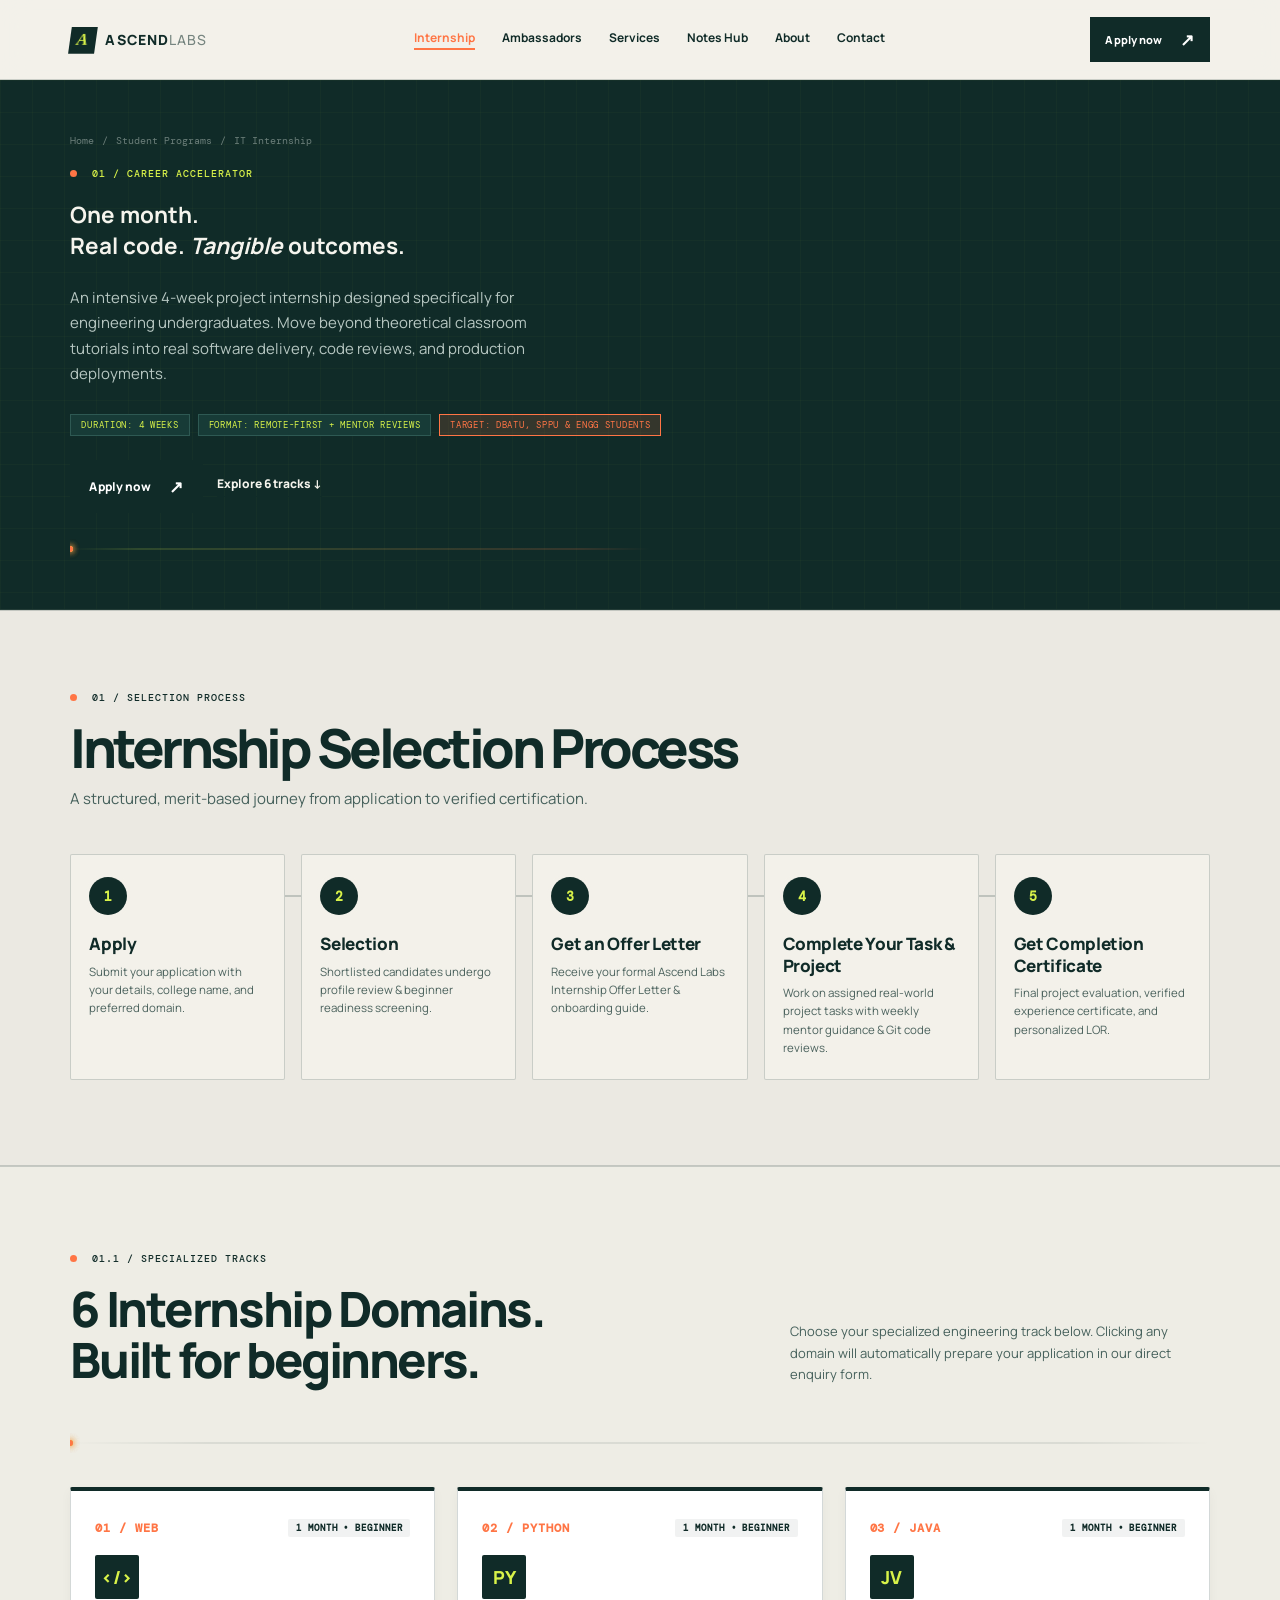
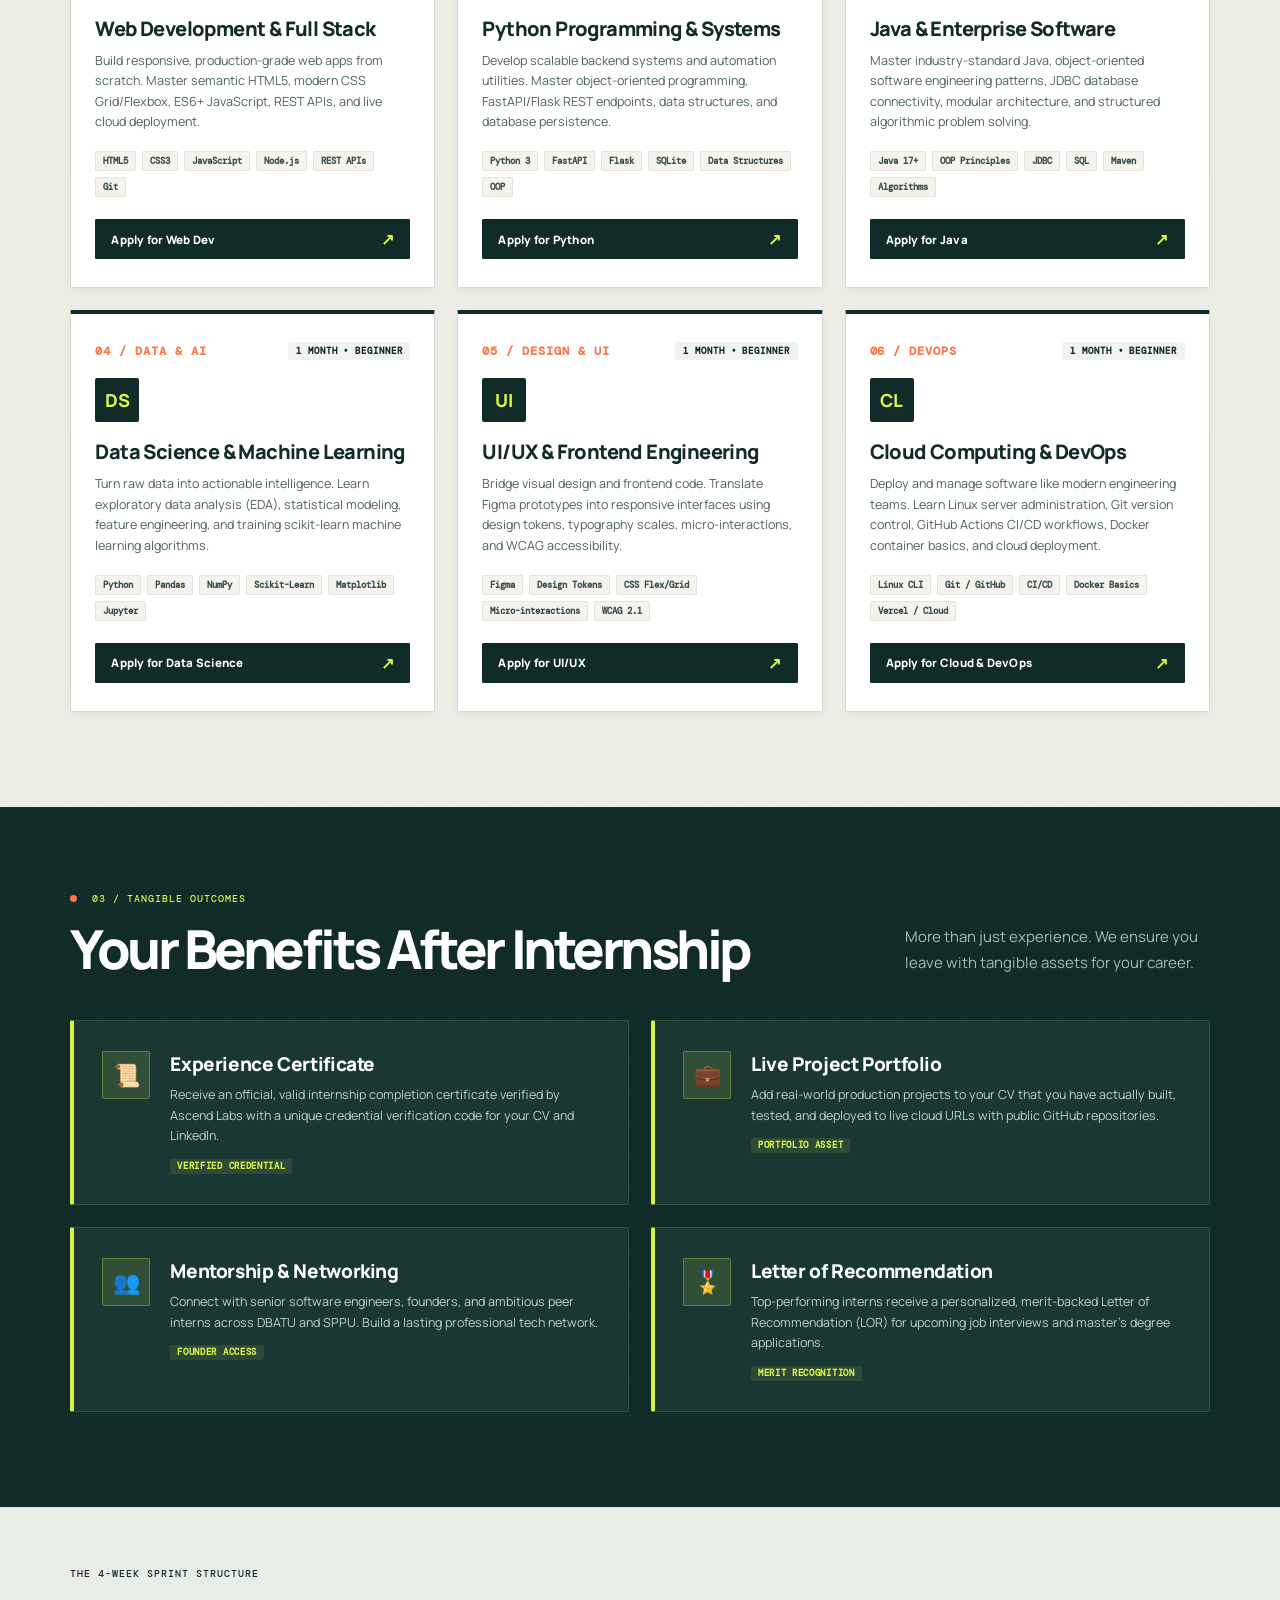
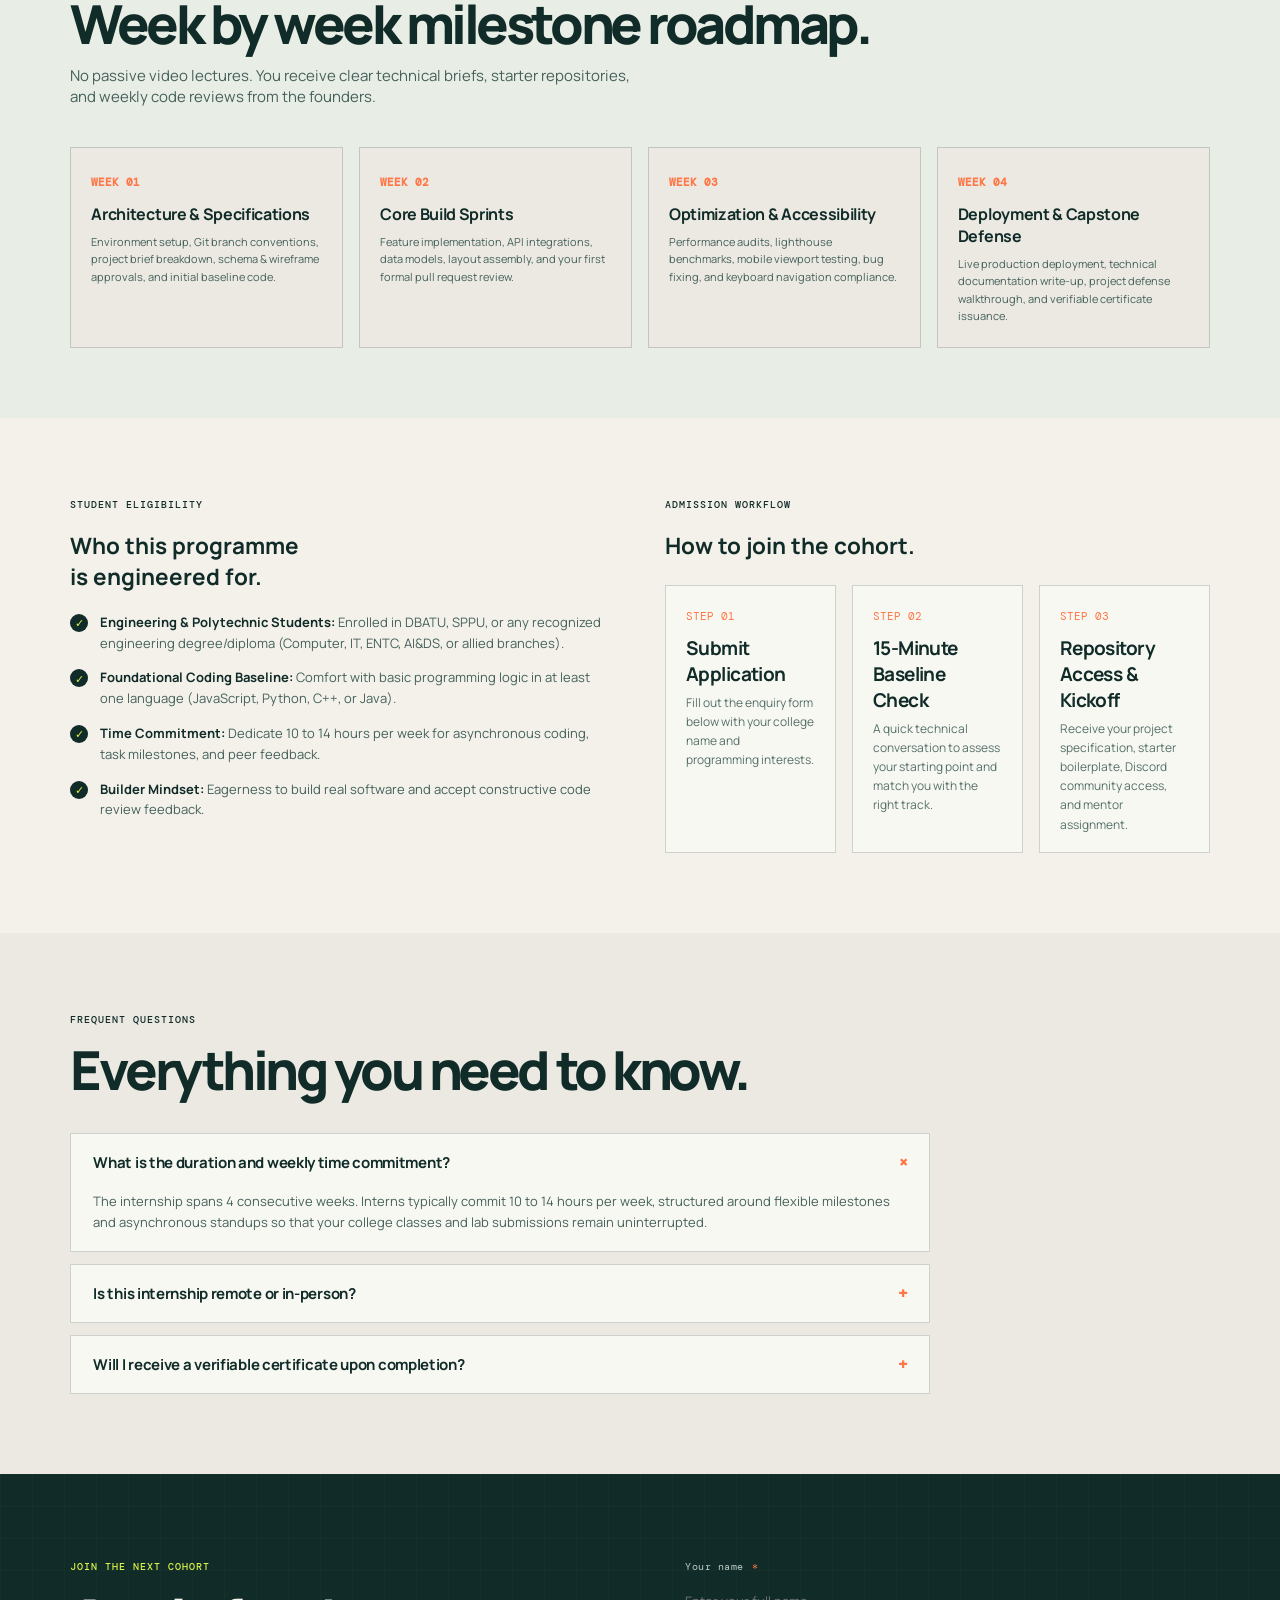
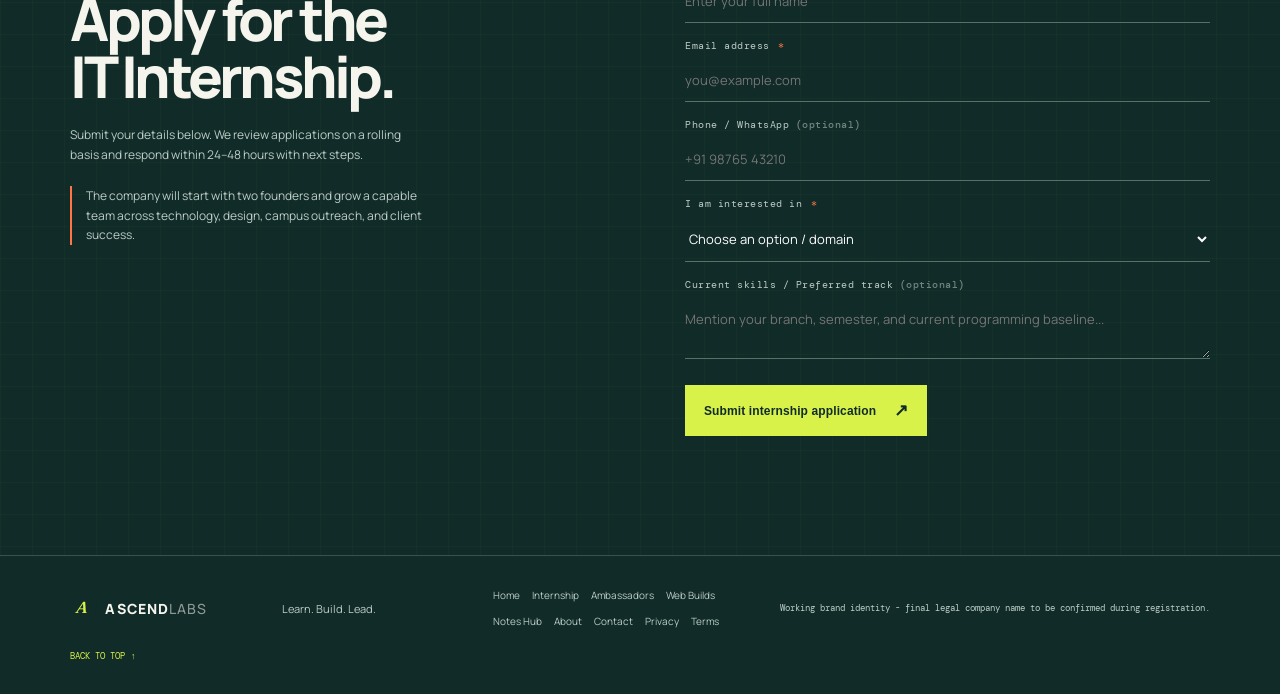
==== internship.html @ a8e770ce "feat: complete interactive Ascend Labs website with 4 hero quads, dynamic form routing, and clean UR" ====
<!doctype html>
<html lang="en">
  <head>
    <meta charset="UTF-8" />
    <meta name="viewport" content="width=device-width, initial-scale=1.0" />
    <meta name="description" content="One-month IT Internship Programme for engineering students by Ascend Labs. Practical project sprints, code reviews, and portfolio-ready outcomes." />
    <title>IT Internship Programme (1 Month) | Ascend Labs</title>
    <link rel="preconnect" href="https://fonts.googleapis.com" />
    <link rel="preconnect" href="https://fonts.gstatic.com" crossorigin />
    <link href="https://fonts.googleapis.com/css2?family=DM+Mono:wght@400;500&family=Manrope:wght@400;500;600;700;800&display=swap" rel="stylesheet" />
    <link rel="stylesheet" href="styles.css" />
  </head>
  <body>
    <a href="#main" class="skip-link">Skip to content</a>

    <header class="site-header">
      <a class="brand" href="index.html" aria-label="Ascend Labs home"><span class="brand-symbol">A</span><span data-config="brandName">ASCEND<span class="muted">LABS</span></span></a>
      <nav class="nav" aria-label="Main navigation">
        <a href="internship.html">Internship</a>
        <a href="campus-ambassador.html">Ambassadors</a>
        <a href="web-development.html">Services</a>
        <a href="engineering-notes.html">Notes Hub</a>
        <a href="about.html">About</a>
        <a href="contact.html">Contact</a>
      </nav>
      <a class="button button-small nav-cta" href="#apply" data-select-domain="Internship: Web Development">Apply now <span>↗</span></a>
      <button class="menu-toggle" aria-label="Open menu" aria-expanded="false">☰</button>
    </header>

    <main id="main">
      <section class="subpage-hero subpage-hero-dark section-shell">
        <div class="dark-panel-grid" aria-hidden="true"></div>
        <div class="breadcrumb">
          <a href="index.html">Home</a> <span>/</span>
          <a href="index.html#programs">Student Programs</a> <span>/</span>
          <span>IT Internship</span>
        </div>
        <p class="eyebrow"><span class="status-dot"></span> 01 / CAREER ACCELERATOR</p>
        <h1>One month.<br />Real code. <em>Tangible</em> outcomes.</h1>
        <p class="hero-text">An intensive 4-week project internship designed specifically for engineering undergraduates. Move beyond theoretical classroom tutorials into real software delivery, code reviews, and production deployments.</p>
        
        <div class="meta-badges">
          <span class="badge badge-dark">DURATION: 4 WEEKS</span>
          <span class="badge badge-dark">FORMAT: REMOTE-FIRST + MENTOR REVIEWS</span>
          <span class="badge badge-orange">TARGET: DBATU, SPPU & ENGG STUDENTS</span>
        </div>

        <div class="hero-actions" style="margin-top: 24px; display: flex; gap: 14px; align-items: center; flex-wrap: wrap;">
          <a class="button" href="#apply" data-select-domain="Internship: Web Development">Apply now <span>↗</span></a>
          <a class="text-link" href="#domains" style="color: var(--muted-lime);">Explore 6 tracks <span>↓</span></a>
        </div>

        <!-- Flow-Map Nodes: Progress from Learning to Project to Growth -->
        <div class="background-flow-map hero-flow-map" aria-hidden="true">
          <div class="flow-map-track"></div>
          <span class="flow-node flow-node-orange flow-stage-learn" title="Learning stage"></span>
          <span class="flow-node flow-node-lime flow-stage-project" title="Project stage"></span>
          <span class="flow-node flow-node-orange flow-stage-growth" title="Growth stage"></span>
        </div>
      </section>

      <!-- 01 / 5-STEP SELECTION PROCESS (AT INITIALS) -->
      <section class="selection-process-section section-shell">
        <div class="section-intro">
          <p class="eyebrow"><span class="status-dot"></span> 01 / SELECTION PROCESS</p>
          <h2>Internship Selection Process</h2>
          <p style="color: #45605b; max-width: 580px; margin-top: 14px;">A structured, merit-based journey from application to verified certification.</p>
        </div>

        <div class="process-steps-track">
          <div class="process-flow-track" aria-hidden="true">
            <span class="flow-node flow-node-orange flow-node-track-1" title="Learning stage"></span>
            <span class="flow-node flow-node-lime flow-node-track-2" title="Project stage"></span>
            <span class="flow-node flow-node-orange flow-node-track-3" title="Growth stage"></span>
          </div>
          <div class="process-step-item">
            <span class="process-step-num-badge">1</span>
            <h4>Apply</h4>
            <p>Submit your application with your details, college name, and preferred domain.</p>
          </div>

          <div class="process-step-item">
            <span class="process-step-num-badge">2</span>
            <h4>Selection</h4>
            <p>Shortlisted candidates undergo profile review & beginner readiness screening.</p>
          </div>

          <div class="process-step-item">
            <span class="process-step-num-badge">3</span>
            <h4>Get an Offer Letter</h4>
            <p>Receive your formal Ascend Labs Internship Offer Letter & onboarding guide.</p>
          </div>

          <div class="process-step-item">
            <span class="process-step-num-badge">4</span>
            <h4>Complete Your Task &amp; Project</h4>
            <p>Work on assigned real-world project tasks with weekly mentor guidance & Git code reviews.</p>
          </div>

          <div class="process-step-item">
            <span class="process-step-num-badge">5</span>
            <h4>Get Completion Certificate</h4>
            <p>Final project evaluation, verified experience certificate, and personalized LOR.</p>
          </div>
        </div>
      </section>

      <!-- 01.1 / SIX SPECIALIZED INTERNSHIP DOMAINS -->
      <section id="domains" class="domains-section section-shell">
        <div class="domains-head">
          <div>
            <p class="eyebrow"><span class="status-dot"></span> 01.1 / SPECIALIZED TRACKS</p>
            <h2>6 Internship Domains.<br />Built for beginners.</h2>
          </div>
          <p class="domains-intro">Choose your specialized engineering track below. Clicking any domain will automatically prepare your application in our direct enquiry form.</p>
        </div>

        <!-- Flow-Map Nodes: Domain Progress -->
        <div class="background-flow-map domain-flow-map" aria-hidden="true">
          <div class="flow-map-track"></div>
          <span class="flow-node flow-node-orange flow-stage-learn" title="Learning stage"></span>
          <span class="flow-node flow-node-lime flow-stage-project" title="Project stage"></span>
          <span class="flow-node flow-node-orange flow-stage-growth" title="Growth stage"></span>
        </div>

        <div class="domains-grid">
          <!-- Domain 01 -->
          <article class="domain-card" data-domain="Internship: Web Development">
            <div class="domain-meta">
              <span class="domain-num">01 / WEB</span>
              <span class="domain-duration-tag">1 MONTH • BEGINNER</span>
            </div>
            <div class="domain-icon-row">&lt;/&gt;</div>
            <h3>Web Development & Full Stack</h3>
            <p class="domain-desc">Build responsive, production-grade web apps from scratch. Master semantic HTML5, modern CSS Grid/Flexbox, ES6+ JavaScript, REST APIs, and live cloud deployment.</p>
            <div class="domain-tech-pills">
              <span>HTML5</span><span>CSS3</span><span>JavaScript</span><span>Node.js</span><span>REST APIs</span><span>Git</span>
            </div>
            <a href="#apply" class="domain-action-btn" data-select-domain="Internship: Web Development">
              <span>Apply for Web Dev</span> <i>↗</i>
            </a>
          </article>

          <!-- Domain 02 -->
          <article class="domain-card card-accent-orange" data-domain="Internship: Python Programming">
            <div class="domain-meta">
              <span class="domain-num">02 / PYTHON</span>
              <span class="domain-duration-tag">1 MONTH • BEGINNER</span>
            </div>
            <div class="domain-icon-row">PY</div>
            <h3>Python Programming & Systems</h3>
            <p class="domain-desc">Develop scalable backend systems and automation utilities. Master object-oriented programming, FastAPI/Flask REST endpoints, data structures, and database persistence.</p>
            <div class="domain-tech-pills">
              <span>Python 3</span><span>FastAPI</span><span>Flask</span><span>SQLite</span><span>Data Structures</span><span>OOP</span>
            </div>
            <a href="#apply" class="domain-action-btn" data-select-domain="Internship: Python Programming">
              <span>Apply for Python</span> <i>↗</i>
            </a>
          </article>

          <!-- Domain 03 -->
          <article class="domain-card" data-domain="Internship: Java Development">
            <div class="domain-meta">
              <span class="domain-num">03 / JAVA</span>
              <span class="domain-duration-tag">1 MONTH • BEGINNER</span>
            </div>
            <div class="domain-icon-row">JV</div>
            <h3>Java & Enterprise Software</h3>
            <p class="domain-desc">Master industry-standard Java, object-oriented software engineering patterns, JDBC database connectivity, modular architecture, and structured algorithmic problem solving.</p>
            <div class="domain-tech-pills">
              <span>Java 17+</span><span>OOP Principles</span><span>JDBC</span><span>SQL</span><span>Maven</span><span>Algorithms</span>
            </div>
            <a href="#apply" class="domain-action-btn" data-select-domain="Internship: Java Development">
              <span>Apply for Java</span> <i>↗</i>
            </a>
          </article>

          <!-- Domain 04 -->
          <article class="domain-card card-accent-orange" data-domain="Internship: Data Science & ML">
            <div class="domain-meta">
              <span class="domain-num">04 / DATA & AI</span>
              <span class="domain-duration-tag">1 MONTH • BEGINNER</span>
            </div>
            <div class="domain-icon-row">DS</div>
            <h3>Data Science & Machine Learning</h3>
            <p class="domain-desc">Turn raw data into actionable intelligence. Learn exploratory data analysis (EDA), statistical modeling, feature engineering, and training scikit-learn machine learning algorithms.</p>
            <div class="domain-tech-pills">
              <span>Python</span><span>Pandas</span><span>NumPy</span><span>Scikit-Learn</span><span>Matplotlib</span><span>Jupyter</span>
            </div>
            <a href="#apply" class="domain-action-btn" data-select-domain="Internship: Data Science & ML">
              <span>Apply for Data Science</span> <i>↗</i>
            </a>
          </article>

          <!-- Domain 05 -->
          <article class="domain-card" data-domain="Internship: UI/UX & Frontend">
            <div class="domain-meta">
              <span class="domain-num">05 / DESIGN & UI</span>
              <span class="domain-duration-tag">1 MONTH • BEGINNER</span>
            </div>
            <div class="domain-icon-row">UI</div>
            <h3>UI/UX & Frontend Engineering</h3>
            <p class="domain-desc">Bridge visual design and frontend code. Translate Figma prototypes into responsive interfaces using design tokens, typography scales, micro-interactions, and WCAG accessibility.</p>
            <div class="domain-tech-pills">
              <span>Figma</span><span>Design Tokens</span><span>CSS Flex/Grid</span><span>Micro-interactions</span><span>WCAG 2.1</span>
            </div>
            <a href="#apply" class="domain-action-btn" data-select-domain="Internship: UI/UX & Frontend">
              <span>Apply for UI/UX</span> <i>↗</i>
            </a>
          </article>

          <!-- Domain 06 -->
          <article class="domain-card card-accent-orange" data-domain="Internship: Cloud & DevOps">
            <div class="domain-meta">
              <span class="domain-num">06 / DEVOPS</span>
              <span class="domain-duration-tag">1 MONTH • BEGINNER</span>
            </div>
            <div class="domain-icon-row">CL</div>
            <h3>Cloud Computing & DevOps</h3>
            <p class="domain-desc">Deploy and manage software like modern engineering teams. Learn Linux server administration, Git version control, GitHub Actions CI/CD workflows, Docker container basics, and cloud deployment.</p>
            <div class="domain-tech-pills">
              <span>Linux CLI</span><span>Git / GitHub</span><span>CI/CD</span><span>Docker Basics</span><span>Vercel / Cloud</span>
            </div>
            <a href="#apply" class="domain-action-btn" data-select-domain="Internship: Cloud & DevOps">
              <span>Apply for Cloud & DevOps</span> <i>↗</i>
            </a>
          </article>
        </div>
      </section>

      <!-- 03 / BENEFITS AFTER INTERNSHIP (TANGIBLE CAREER ASSETS) -->
      <section class="benefits-section section-shell">
        <div class="dark-panel-grid" aria-hidden="true"></div>
        <div class="section-head">
          <div>
            <p class="eyebrow"><span class="status-dot"></span> 03 / TANGIBLE OUTCOMES</p>
            <h2>Your Benefits After Internship</h2>
          </div>
          <p>More than just experience. We ensure you leave with tangible assets for your career.</p>
        </div>

        <div class="benefits-grid">
          <article class="benefit-card">
            <div class="benefit-icon-box">📜</div>
            <div class="benefit-body">
              <h3>Experience Certificate</h3>
              <p>Receive an official, valid internship completion certificate verified by Ascend Labs with a unique credential verification code for your CV and LinkedIn.</p>
              <span class="benefit-tag">VERIFIED CREDENTIAL</span>
            </div>
          </article>

          <article class="benefit-card">
            <div class="benefit-icon-box">💼</div>
            <div class="benefit-body">
              <h3>Live Project Portfolio</h3>
              <p>Add real-world production projects to your CV that you have actually built, tested, and deployed to live cloud URLs with public GitHub repositories.</p>
              <span class="benefit-tag">PORTFOLIO ASSET</span>
            </div>
          </article>

          <article class="benefit-card">
            <div class="benefit-icon-box">👥</div>
            <div class="benefit-body">
              <h3>Mentorship &amp; Networking</h3>
              <p>Connect with senior software engineers, founders, and ambitious peer interns across DBATU and SPPU. Build a lasting professional tech network.</p>
              <span class="benefit-tag">FOUNDER ACCESS</span>
            </div>
          </article>

          <article class="benefit-card">
            <div class="benefit-icon-box">🎖️</div>
            <div class="benefit-body">
              <h3>Letter of Recommendation</h3>
              <p>Top-performing interns receive a personalized, merit-backed Letter of Recommendation (LOR) for upcoming job interviews and master's degree applications.</p>
              <span class="benefit-tag">MERIT RECOGNITION</span>
            </div>
          </article>
        </div>
      </section>

      <!-- 4-Week Curriculum Roadmap -->
      <section class="section-shell" style="padding-top: 60px; padding-bottom: 70px; background: #e8ede5;">
        <div class="section-intro">
          <p class="eyebrow">THE 4-WEEK SPRINT STRUCTURE</p>
          <h2>Week by week milestone roadmap.</h2>
          <p style="color: #45605b; max-width: 560px; margin-top: 14px;">No passive video lectures. You receive clear technical briefs, starter repositories, and weekly code reviews from the founders.</p>
        </div>

        <div class="timeline-grid">
          <div class="timeline-card">
            <span class="week-num">WEEK 01</span>
            <h3>Architecture & Specifications</h3>
            <p>Environment setup, Git branch conventions, project brief breakdown, schema & wireframe approvals, and initial baseline code.</p>
          </div>
          <div class="timeline-card">
            <span class="week-num">WEEK 02</span>
            <h3>Core Build Sprints</h3>
            <p>Feature implementation, API integrations, data models, layout assembly, and your first formal pull request review.</p>
          </div>
          <div class="timeline-card">
            <span class="week-num">WEEK 03</span>
            <h3>Optimization & Accessibility</h3>
            <p>Performance audits, lighthouse benchmarks, mobile viewport testing, bug fixing, and keyboard navigation compliance.</p>
          </div>
          <div class="timeline-card">
            <span class="week-num">WEEK 04</span>
            <h3>Deployment & Capstone Defense</h3>
            <p>Live production deployment, technical documentation write-up, project defense walkthrough, and verifiable certificate issuance.</p>
          </div>
        </div>
      </section>

      <!-- Eligibility & Application Process -->
      <section class="section-shell" style="padding-top: 80px; padding-bottom: 80px;">
        <div class="two-col-block">
          <div>
            <p class="eyebrow">STUDENT ELIGIBILITY</p>
            <h2>Who this programme<br />is engineered for.</h2>
            <ul class="checklist">
              <li>
                <span class="check-icon">✓</span>
                <div><strong>Engineering & Polytechnic Students:</strong> Enrolled in DBATU, SPPU, or any recognized engineering degree/diploma (Computer, IT, ENTC, AI&DS, or allied branches).</div>
              </li>
              <li>
                <span class="check-icon">✓</span>
                <div><strong>Foundational Coding Baseline:</strong> Comfort with basic programming logic in at least one language (JavaScript, Python, C++, or Java).</div>
              </li>
              <li>
                <span class="check-icon">✓</span>
                <div><strong>Time Commitment:</strong> Dedicate 10 to 14 hours per week for asynchronous coding, task milestones, and peer feedback.</div>
              </li>
              <li>
                <span class="check-icon">✓</span>
                <div><strong>Builder Mindset:</strong> Eagerness to build real software and accept constructive code review feedback.</div>
              </li>
            </ul>
          </div>

          <div>
            <p class="eyebrow">ADMISSION WORKFLOW</p>
            <h2>How to join the cohort.</h2>
            <div class="steps" style="margin-top: 24px; border-top: 0; display: grid; gap: 16px;">
              <article style="border: 1px solid var(--line); padding: 18px 20px; background: #f8f8f2;">
                <span>STEP 01</span>
                <h3 style="margin: 10px 0 6px;">Submit Application</h3>
                <p>Fill out the enquiry form below with your college name and programming interests.</p>
              </article>
              <article style="border: 1px solid var(--line); padding: 18px 20px; background: #f8f8f2;">
                <span>STEP 02</span>
                <h3 style="margin: 10px 0 6px;">15-Minute Baseline Check</h3>
                <p>A quick technical conversation to assess your starting point and match you with the right track.</p>
              </article>
              <article style="border: 1px solid var(--line); padding: 18px 20px; background: #f8f8f2;">
                <span>STEP 03</span>
                <h3 style="margin: 10px 0 6px;">Repository Access & Kickoff</h3>
                <p>Receive your project specification, starter boilerplate, Discord community access, and mentor assignment.</p>
              </article>
            </div>
          </div>
        </div>
      </section>

      <!-- Program FAQs -->
      <section class="section-shell faq-section" style="background: #ebe9e2;">
        <div class="section-intro">
          <p class="eyebrow">FREQUENT QUESTIONS</p>
          <h2>Everything you need to know.</h2>
        </div>

        <div class="faq-list">
          <div class="faq-item open">
            <button class="faq-trigger" aria-expanded="true">
              <span>What is the duration and weekly time commitment?</span>
              <span class="icon">+</span>
            </button>
            <div class="faq-content">
              The internship spans 4 consecutive weeks. Interns typically commit 10 to 14 hours per week, structured around flexible milestones and asynchronous standups so that your college classes and lab submissions remain uninterrupted.
            </div>
          </div>

          <div class="faq-item">
            <button class="faq-trigger" aria-expanded="false">
              <span>Is this internship remote or in-person?</span>
              <span class="icon">+</span>
            </button>
            <div class="faq-content">
              The programme is remote-first with weekly virtual reviews and paired problem-solving sessions, allowing students across DBATU, SPPU, and regional engineering colleges to participate without travel friction.
            </div>
          </div>

          <div class="faq-item">
            <button class="faq-trigger" aria-expanded="false">
              <span>Will I receive a verifiable certificate upon completion?</span>
              <span class="icon">+</span>
            </button>
            <div class="faq-content">
              Yes. Upon successfully delivering all project milestones, code reviews, and defending your capstone project, you will receive an official, verifiable Certificate of Completion detailing your technical track and deliverables.
            </div>
          </div>
        </div>
      </section>

      <!-- Application Form Area -->
      <section id="apply" class="contact section-shell">
        <div class="dark-panel-grid" aria-hidden="true"></div>
        <div class="contact-copy">
          <p class="eyebrow">JOIN THE NEXT COHORT</p>
          <h2>Apply for the<br />IT Internship.</h2>
          <p>Submit your details below. We review applications on a rolling basis and respond within 24–48 hours with next steps.</p>
          <p class="contact-note">The company will start with two founders and grow a capable team across technology, design, campus outreach, and client success.</p>
        </div>

        <form id="interest-form" class="contact-form" novalidate>
          <label>Your name <span class="req">*</span>
            <input required name="name" placeholder="Enter your full name" />
            <span class="field-error-msg"></span>
          </label>

          <label>Email address <span class="req">*</span>
            <input required type="email" name="email" placeholder="you@example.com" />
            <span class="field-error-msg"></span>
          </label>

          <label>Phone / WhatsApp <span class="muted">(optional)</span>
            <input type="tel" name="phone" placeholder="+91 98765 43210" />
            <span class="field-error-msg"></span>
          </label>

          <label>I am interested in <span class="req">*</span>
            <select required name="interest">
              <option value="" disabled selected>Choose an option / domain</option>
              <optgroup label="1-Month IT Internship Domains">
                <option value="Internship: Web Development">Internship: Web Development</option>
                <option value="Internship: Python Programming">Internship: Python Programming</option>
                <option value="Internship: Java Development">Internship: Java Development</option>
                <option value="Internship: Data Science & ML">Internship: Data Science & ML</option>
                <option value="Internship: UI/UX & Frontend">Internship: UI/UX & Frontend</option>
                <option value="Internship: Cloud & DevOps">Internship: Cloud & DevOps</option>
              </optgroup>
              <optgroup label="Other Programs & Services">
                <option value="College Ambassador Program">College Ambassador Program</option>
                <option value="Website Development">Website Development (For Businesses)</option>
                <option value="Engineering Notes">Engineering Notes</option>
              </optgroup>
            </select>
            <span class="field-error-msg"></span>
          </label>

          <div id="college-field-group" class="field-group conditional-field active">
            <label>College / University Name <span class="req">*</span>
              <input required name="college" placeholder="e.g. DBATU Lonere, SPPU Pune, etc." />
              <span class="field-error-msg"></span>
            </label>
          </div>

          <!-- Conditional Business Field -->
          <div id="business-field-group" class="field-group conditional-field">
            <label>Business / Organization Name <span class="req">*</span>
              <input name="business" placeholder="e.g. Cafe Botanica, Spark Dental, etc." />
              <span class="field-error-msg"></span>
            </label>
          </div>

          <label>Current skills / Preferred track <span class="muted">(optional)</span>
            <textarea name="message" rows="2" placeholder="Mention your branch, semester, and current programming baseline..."></textarea>
          </label>

          <button class="button" type="submit">Submit internship application <span>↗</span></button>
          <p class="form-message" aria-live="polite"></p>
        </form>
      </section>
    </main>

    <footer>
      <a class="brand" href="index.html"><span class="brand-symbol">A</span><span data-config="brandName">ASCEND<span class="muted">LABS</span></span></a>
      <p>Learn. Build. Lead.</p>
      <div class="footer-nav">
        <a href="index.html">Home</a>
        <a href="internship.html">Internship</a>
        <a href="campus-ambassador.html">Ambassadors</a>
        <a href="web-development.html">Web Builds</a>
        <a href="engineering-notes.html">Notes Hub</a>
        <a href="about.html">About</a>
        <a href="contact.html">Contact</a>
        <a href="privacy-policy.html">Privacy</a>
        <a href="terms.html">Terms</a>
      </div>
      <p class="footer-note" data-config="legalNotice">Working brand identity - final legal company name to be confirmed during registration.</p>
      <a href="#main" class="back-top">BACK TO TOP ↑</a>
    </footer>

    <script src="site-config.js"></script>
    <script src="script.js"></script>
  </body>
</html>
---- styles.css ----
:root{--ink:#102b28;--cream:#f3f1ea;--lime:#d8f249;--orange:#ff7545;--line:rgba(16,43,40,.18);--mono:'DM Mono',monospace;--sans:'Manrope',sans-serif}*{box-sizing:border-box}html{scroll-behavior:smooth}body{margin:0;background:var(--cream);color:var(--ink);font-family:var(--sans);font-size:15px}.site-header{height:80px;display:flex;align-items:center;justify-content:space-between;padding:0 5.5vw;border-bottom:1px solid var(--line);position:sticky;top:0;background:rgba(243,241,234,.93);backdrop-filter:blur(14px);z-index:10}.brand{display:flex;align-items:center;gap:9px;color:var(--ink);font-size:14px;font-weight:800;letter-spacing:.08em;text-decoration:none}.muted{font-weight:500;opacity:.55}.brand-symbol{display:grid;place-items:center;width:26px;height:26px;background:var(--ink);color:var(--lime);font-family:Georgia,serif;font-size:17px;font-style:italic;transform:skew(-8deg)}.nav{display:flex;gap:27px}.nav a{color:var(--ink);text-decoration:none;font-size:12px;font-weight:700}.nav a:hover,.text-link:hover{color:#d05328}.button{display:inline-flex;align-items:center;justify-content:center;gap:18px;padding:14px 18px;background:var(--ink);border:1px solid var(--ink);color:white;font-weight:800;text-decoration:none;font-size:12px;letter-spacing:.01em;cursor:pointer;transition:.2s}.button:hover{background:var(--orange);border-color:var(--orange);transform:translateY(-2px)}.button span{font-size:17px}.button-small{padding:10px 14px;font-size:11px}.menu-toggle{display:none;border:0;background:transparent;font-size:22px}.section-shell{padding-left:5.5vw;padding-right:5.5vw}.hero{min-height:630px;display:grid;grid-template-columns:1.04fr .96fr;align-items:center;gap:45px;padding-top:58px;padding-bottom:58px}.eyebrow{font-family:var(--mono);font-size:10px;letter-spacing:.1em;font-weight:500;margin:0 0 18px}.status-dot{display:inline-block;width:7px;height:7px;border-radius:50%;background:var(--orange);margin-right:8px}.hero h1,.section-intro h2,.section-head h2,.notes-copy h2,.contact h2{font-size:clamp(38px,5vw,70px);line-height:.98;letter-spacing:-.065em;margin:0;font-weight:800}.hero em,.notes-copy em{font-family:Georgia,serif;font-weight:400}.hero-text{max-width:485px;line-height:1.7;margin:24px 0 27px;color:#45605b}.hero-actions{display:flex;align-items:center;gap:25px}.text-link{font-size:12px;font-weight:800;color:var(--ink);text-decoration:none;border-bottom:1px solid var(--ink);padding-bottom:4px}.hero-trust{display:flex;align-items:center;gap:13px;margin-top:53px;font-family:var(--mono)}.hero-trust span{font-size:23px;color:var(--orange)}.hero-trust p{font-size:10px;line-height:1.55}.hero-art{height:480px;background:var(--ink);position:relative;overflow:hidden;border-radius:1px}.grid-plane{position:absolute;inset:0;background:linear-gradient(rgba(216,242,73,.1) 1px,transparent 1px),linear-gradient(90deg,rgba(216,242,73,.1) 1px,transparent 1px);background-size:32px 32px;transform:perspective(500px) rotateX(53deg) scale(1.6) translateY(130px)}.orbit{position:absolute;border:1px solid rgba(216,242,73,.5);border-radius:50%;left:50%;top:50%;transform:translate(-50%,-50%)}.orbit-one{height:370px;width:370px}.orbit-two{height:245px;width:245px;border-color:rgba(255,117,69,.8)}.core{position:absolute;left:50%;top:50%;transform:translate(-50%,-50%);height:134px;width:134px;border-radius:50%;background:var(--lime);display:flex;flex-direction:column;align-items:center;justify-content:center;color:var(--ink);text-align:center;font-family:var(--mono);font-size:9px;letter-spacing:.13em;box-shadow:0 0 0 12px rgba(216,242,73,.11)}.core strong{font-size:38px;line-height:1.15}.hero-card{position:absolute;padding:13px 15px;width:165px;background:#f8f8f2;box-shadow:0 12px 25px rgba(0,0,0,.18);display:grid;grid-template-columns:25px 1fr;column-gap:7px;transform:rotate(-3deg)}.hero-card b{font-size:10px}.hero-card small{grid-column:2;font-size:8px;color:#6c7773;margin-top:2px}.card-icon{grid-row:1/3;color:var(--orange);font-size:19px}.card-intern{top:52px;left:26px}.card-amb{bottom:76px;right:27px;transform:rotate(3deg)}.card-web{right:15px;top:87px;background:var(--orange);color:var(--ink)}.card-web small{color:#73311e}.art-label{position:absolute;color:var(--lime);font:9px var(--mono);letter-spacing:.12em}.art-label b{color:white}.label-top{left:20px;top:18px}.label-bottom{right:20px;bottom:15px}.ticker{overflow:hidden;background:var(--lime);padding:15px 0;white-space:nowrap;font:12px var(--mono);letter-spacing:.06em}.ticker div{animation:slide 22s linear infinite}.ticker i{font-style:normal;margin:0 18px;color:var(--orange)}@keyframes slide{to{transform:translateX(-35%)}}.programs,.service-section,.process{padding-top:105px;padding-bottom:105px}.section-intro h2,.section-head h2{font-size:clamp(35px,4.2vw,58px)}.program-grid{display:grid;grid-template-columns:1fr 1fr;gap:18px;margin-top:43px}.feature-card{min-height:375px;padding:28px 30px;display:flex;flex-direction:column;position:relative;overflow:hidden}.feature-card>div:first-child{display:flex;justify-content:space-between;align-items:center}.number{font:13px var(--mono)}.mini-tag{font:9px var(--mono);letter-spacing:.09em}.feature-card h3{font-size:26px;line-height:1.13;max-width:320px;letter-spacing:-.04em;margin:56px 0 14px}.feature-card p{font-size:12px;line-height:1.7;max-width:365px;margin:0}.card-link{margin-top:auto;font-size:11px;font-weight:800;color:inherit;text-decoration:none}.card-link span{font-size:16px;margin-left:7px}.dark-card{background:var(--ink);color:#f4f6eb}.dark-card .mini-tag{color:var(--lime)}.accent-card{background:var(--orange);color:var(--ink)}.line-art{position:absolute;right:16px;bottom:-34px;font-size:170px;line-height:1;font-family:Georgia,serif;opacity:.16}.star-art{font-size:225px;bottom:-70px}.section-head{display:flex;justify-content:space-between;align-items:end;gap:30px}.section-head>p{max-width:305px;line-height:1.7;color:#45605b;margin:0}.service-layout{display:grid;grid-template-columns:1.4fr .6fr;gap:18px;margin-top:43px}.service-main{background:var(--ink);color:#f5f4ed;padding:21px 25px 27px}.browser{height:26px;background:#284641;display:flex;align-items:center;gap:5px;padding:0 9px}.browser span{display:block;width:5px;height:5px;border-radius:50%;background:var(--lime)}.browser i{font:8px var(--mono);color:#9eb2ac;margin-left:8px;font-style:normal}.site-preview{height:235px;background:var(--lime);color:var(--ink);padding:24px;display:flex;justify-content:space-between;align-items:end}.site-preview p{font-size:36px;line-height:.86;font-weight:800;letter-spacing:-.07em;margin:0}.site-preview b{font-family:Georgia,serif;font-weight:400}.preview-circle{width:48px;height:48px;border-radius:50%;background:var(--ink);color:var(--lime);display:grid;place-items:center}.service-main h3{font-size:24px;letter-spacing:-.04em;margin:29px 0 7px}.service-main>p{font-size:12px;line-height:1.65;color:#c4d1cc;max-width:580px;margin:0 0 20px}.button-light{background:var(--cream);color:var(--ink);border-color:var(--cream)}.service-side{display:grid;gap:18px}.service-side article{border:1px solid var(--line);padding:20px 22px;background:#ebe9e2}.side-icon{font-size:22px;color:var(--orange)}.service-side h3{font-size:16px;margin:15px 0 5px;letter-spacing:-.03em}.service-side p{font-size:11px;line-height:1.55;margin:0;color:#56706b}.notes-section{background:#d8ddd2;padding:91px 0}.notes-wrap{display:grid;grid-template-columns:.9fr 1.1fr;gap:85px;align-items:center}.notes-copy>p:not(.eyebrow){max-width:405px;line-height:1.7;color:#45605b;margin:21px 0 23px}.notes-panel{background:#f8f7f1;padding:28px 30px 22px;box-shadow:8px 9px 0 var(--ink);position:relative}.folder-tab{position:absolute;top:-27px;left:0;background:var(--orange);padding:8px 14px;font:9px var(--mono);letter-spacing:.08em}.note-list{border-top:1px solid var(--line)}.note-list div{display:grid;grid-template-columns:36px 1fr 20px;align-items:center;border-bottom:1px solid var(--line);padding:17px 0}.note-list span,.mono{font:9px var(--mono);color:#60736d}.note-list b{font-size:14px;letter-spacing:-.02em}.note-list i{font-style:normal;color:var(--orange);font-size:20px}.notes-panel .mono{margin:20px 0 0}.steps{display:grid;grid-template-columns:repeat(3,1fr);margin-top:45px;border-top:1px solid var(--line)}.steps article{padding:21px 28px 0 0;min-height:160px;border-right:1px solid var(--line)}.steps article:not(:first-child){padding-left:28px}.steps article:last-child{border-right:0}.steps span{font:11px var(--mono);color:var(--orange)}.steps h3{font-size:19px;letter-spacing:-.03em;margin:24px 0 7px}.steps p{font-size:12px;line-height:1.6;color:#56706b;margin:0}.contact{background:var(--ink);color:#f5f4ed;display:grid;grid-template-columns:1fr 1fr;gap:90px;padding-top:86px;padding-bottom:86px}.contact .eyebrow{color:var(--lime)}.contact h2{font-size:clamp(38px,4.5vw,62px)}.contact-copy>p:not(.eyebrow){color:#bdccc7;max-width:360px;line-height:1.65;font-size:12px;margin:21px 0}.contact-note{border-left:2px solid var(--orange);padding-left:14px}.contact-form{display:grid;gap:16px}.contact-form label{font:10px var(--mono);letter-spacing:.05em;color:#bdccc7}.contact-form input,.contact-form select{display:block;width:100%;padding:12px 0;margin-top:7px;background:transparent;border:0;border-bottom:1px solid #52726a;color:white;font:13px var(--sans);outline:none}.contact-form select option{color:var(--ink)}.contact-form .button{margin-top:10px;width:max-content;background:var(--lime);color:var(--ink);border-color:var(--lime)}.form-message{min-height:17px;margin:0;font-size:11px;color:var(--lime)}footer{padding:32px 5.5vw;background:var(--ink);color:#bdccc7;border-top:1px solid #38534d;display:grid;grid-template-columns:1fr 1fr 1.4fr auto;align-items:center;gap:22px;font-size:11px}footer .brand{color:#f5f4ed}.footer-note{font:9px var(--mono);line-height:1.5}.back-top{font:9px var(--mono);color:var(--lime);text-decoration:none;white-space:nowrap}@media(max-width:760px){.site-header{height:66px;padding:0 6vw}.nav,.nav-cta{display:none}.menu-toggle{display:block}.nav.open{display:flex;position:absolute;top:65px;left:0;right:0;background:var(--cream);flex-direction:column;padding:22px 6vw;border-bottom:1px solid var(--line);gap:18px}.hero{grid-template-columns:1fr;padding-top:54px;gap:35px}.hero-art{height:370px}.hero h1{font-size:49px}.programs,.service-section,.process{padding-top:72px;padding-bottom:72px}.program-grid,.service-layout,.notes-wrap,.contact{grid-template-columns:1fr}.section-head{display:block}.section-head>p{margin-top:18px}.service-side{grid-template-columns:1fr 1fr 1fr}.service-side article{padding:15px}.service-side h3{font-size:14px}.notes-wrap{gap:57px}.steps{grid-template-columns:1fr}.steps article,.steps article:not(:first-child){padding:20px 0;border-right:0;border-bottom:1px solid var(--line)}.contact{gap:42px;padding-top:65px;padding-bottom:65px}.contact-form{max-width:none}footer{grid-template-columns:1fr 1fr}.footer-note{grid-column:1/3}.back-top{justify-self:end}}@media(max-width:480px){.section-shell{padding-left:6vw;padding-right:6vw}.hero-art{height:330px}.hero-card{transform:scale(.82);transform-origin:center}.card-web{right:-8px}.card-amb{right:0;bottom:45px}.orbit-one{width:300px;height:300px}.site-preview{height:185px}.site-preview p{font-size:28px}.service-side{grid-template-columns:1fr}.feature-card{min-height:330px;padding:23px}.notes-panel{padding:22px 18px}.contact{padding-left:6vw;padding-right:6vw}footer{padding-left:6vw;padding-right:6vw}}


/* ==========================================================================
   Accessibility & Focus Outlines
   ========================================================================== */
:focus-visible {
  outline: 2px solid var(--orange);
  outline-offset: 3px;
}

.skip-link {
  position: absolute;
  top: -60px;
  left: 20px;
  background: var(--ink);
  color: var(--lime);
  padding: 10px 16px;
  font-family: var(--mono);
  font-size: 12px;
  z-index: 1000;
  text-decoration: none;
  transition: top 0.2s ease;
}

.skip-link:focus {
  top: 15px;
}

/* ==========================================================================
   Form Enhancements & Validation States
   ========================================================================== */
.field-group {
  display: grid;
  gap: 4px;
}

.contact-form label span.req {
  color: var(--orange);
  margin-left: 2px;
}

.contact-form textarea {
  display: block;
  width: 100%;
  padding: 12px 0;
  margin-top: 7px;
  background: transparent;
  border: 0;
  border-bottom: 1px solid #52726a;
  color: white;
  font: 13px var(--sans);
  outline: none;
  resize: vertical;
  min-height: 60px;
}

.contact-form textarea:focus {
  border-bottom-color: var(--lime);
}

.contact-form input.is-invalid,
.contact-form select.is-invalid,
.contact-form textarea.is-invalid {
  border-bottom-color: var(--orange) !important;
}

.field-error-msg {
  font-family: var(--mono);
  font-size: 10px;
  color: var(--orange);
  margin-top: 3px;
  display: none;
}

.field-error-msg.visible {
  display: block;
}

.conditional-field {
  display: none;
  opacity: 0;
  transition: opacity 0.25s ease, transform 0.25s ease;
  transform: translateY(-4px);
}

.conditional-field.active {
  display: grid;
  opacity: 1;
  transform: translateY(0);
}

@keyframes selectGlowPulse {
  0% {
    background-color: rgba(216, 242, 73, 0.28);
    box-shadow: 0 0 0 4px rgba(216, 242, 73, 0.4);
  }
  50% {
    background-color: rgba(255, 117, 69, 0.28);
    box-shadow: 0 0 0 6px rgba(255, 117, 69, 0.45);
  }
  100% {
    background-color: transparent;
    box-shadow: none;
  }
}

.field-highlight-active {
  animation: selectGlowPulse 1.8s ease-out;
  border-bottom: 2px solid var(--lime) !important;
}

/* Quick Domain Selector Pills */
.quick-category-pills {
  display: flex;
  gap: 8px;
  flex-wrap: wrap;
  margin-bottom: 22px;
}

.quick-domain-pill {
  background: rgba(247, 245, 238, 0.08);
  border: 1px solid rgba(247, 245, 238, 0.22);
  color: var(--paper);
  font-family: var(--mono);
  font-size: 11px;
  font-weight: 600;
  padding: 6px 12px;
  border-radius: 20px;
  cursor: pointer;
  transition: all 0.2s ease;
  white-space: nowrap;
}

.quick-domain-pill:hover,
.quick-domain-pill:focus-visible {
  background: var(--orange);
  color: var(--ink);
  border-color: var(--orange);
  transform: translateY(-2px);
  box-shadow: 0 4px 12px rgba(255, 117, 69, 0.35);
}

.quick-domain-pill.active {
  background: var(--lime);
  color: var(--ink);
  border-color: var(--lime);
}

.nav a.nav-link-active {
  color: var(--orange) !important;
  border-bottom: 2px solid var(--orange);
  padding-bottom: 2px;
}

.contact-form .button:disabled {
  opacity: 0.6;
  cursor: not-allowed;
  transform: none;
}

.form-message {
  border-radius: 1px;
}

.form-message.success {
  background: rgba(216, 242, 73, 0.12);
  border-left: 3px solid var(--lime);
  color: var(--lime);
  padding: 10px 14px;
  margin-top: 10px;
}

.form-message.demo {
  background: rgba(255, 117, 69, 0.12);
  border-left: 3px solid var(--orange);
  color: #ff9976;
  padding: 10px 14px;
  margin-top: 10px;
}

.form-message.error {
  background: rgba(255, 69, 58, 0.15);
  border-left: 3px solid #ff453a;
  color: #ff867f;
  padding: 10px 14px;
  margin-top: 10px;
}

.contact-channels {
  margin-top: 28px;
  display: grid;
  gap: 12px;
}

.channel-item {
  display: flex;
  align-items: center;
  gap: 10px;
  font-family: var(--mono);
  font-size: 11px;
}

.channel-item a {
  color: var(--lime);
  text-decoration: none;
}

.channel-icon {
  color: var(--orange);
}

.footer-nav {
  display: flex;
  flex-wrap: wrap;
  gap: 12px;
}

.footer-nav a {
  color: #bdccc7;
  text-decoration: none;
  font-size: 10px;
}

.footer-nav a:hover {
  color: var(--lime);
}

/* ==========================================================================
   Dedicated Subpage Hero & Components
   ========================================================================== */
.subpage-hero {
  padding-top: 54px;
  padding-bottom: 48px;
  border-bottom: 1px solid var(--line);
}

.subpage-hero-dark {
  background: var(--ink);
  color: #f5f4ed;
  border-bottom: 1px solid #233c37;
}

.subpage-hero-dark .eyebrow {
  color: var(--lime);
}

.subpage-hero-dark .hero-text {
  color: #b7c7c2;
}

.breadcrumb {
  display: flex;
  align-items: center;
  gap: 8px;
  font-family: var(--mono);
  font-size: 10px;
  margin-bottom: 20px;
  color: #6c7f7a;
}

.breadcrumb a {
  color: inherit;
  text-decoration: none;
}

.breadcrumb a:hover {
  color: var(--orange);
}

.meta-badges {
  display: flex;
  flex-wrap: wrap;
  gap: 8px;
  margin-top: 24px;
}

.badge {
  display: inline-flex;
  align-items: center;
  gap: 6px;
  padding: 4px 10px;
  font: 9px var(--mono);
  letter-spacing: 0.08em;
  background: #ebe9e2;
  color: var(--ink);
  border: 1px solid var(--line);
}

.badge-dark {
  background: #173b37;
  color: var(--lime);
  border-color: #2e5953;
}

.badge-orange {
  background: rgba(255, 117, 69, 0.15);
  color: var(--orange);
  border-color: var(--orange);
}

.tracks-grid {
  display: grid;
  grid-template-columns: repeat(3, 1fr);
  gap: 18px;
  margin-top: 40px;
}

.track-card {
  background: #f8f8f2;
  border: 1px solid var(--line);
  padding: 26px 24px;
  display: flex;
  flex-direction: column;
}

.track-card h3 {
  font-size: 20px;
  letter-spacing: -0.03em;
  margin: 18px 0 10px;
}

.track-card p {
  font-size: 12px;
  line-height: 1.65;
  color: #45605b;
  margin: 0 0 18px;
}

.tech-tag {
  font-family: var(--mono);
  font-size: 9px;
  color: #7b8e89;
  border-top: 1px dashed var(--line);
  padding-top: 14px;
  margin-top: auto;
}

.timeline-grid {
  display: grid;
  grid-template-columns: repeat(4, 1fr);
  gap: 16px;
  margin-top: 40px;
}

.timeline-card {
  background: #ebe9e2;
  border: 1px solid var(--line);
  padding: 22px 20px;
}

.timeline-card .week-num {
  font: 11px var(--mono);
  color: var(--orange);
  font-weight: 700;
}

.timeline-card h3 {
  font-size: 16px;
  letter-spacing: -0.02em;
  margin: 12px 0 8px;
}

.timeline-card p {
  font-size: 11px;
  line-height: 1.6;
  color: #45605b;
  margin: 0;
}

.two-col-block {
  display: grid;
  grid-template-columns: 1fr 1fr;
  gap: 50px;
  align-items: start;
}

.checklist {
  list-style: none;
  padding: 0;
  margin: 20px 0 0;
  display: grid;
  gap: 14px;
}

.checklist li {
  display: flex;
  align-items: flex-start;
  gap: 12px;
  font-size: 13px;
  line-height: 1.6;
  color: #45605b;
}

.checklist li strong {
  color: var(--ink);
}

.check-icon {
  display: grid;
  place-items: center;
  width: 18px;
  height: 18px;
  background: var(--ink);
  color: var(--lime);
  font-size: 11px;
  border-radius: 50%;
  flex-shrink: 0;
  margin-top: 2px;
}

/* ==========================================================================
   FAQ Accordions
   ========================================================================== */
.faq-section {
  padding-top: 80px;
  padding-bottom: 80px;
}

.faq-list {
  display: grid;
  gap: 12px;
  margin-top: 36px;
  max-width: 860px;
}

.faq-item {
  border: 1px solid var(--line);
  background: #f8f8f2;
}

.faq-trigger {
  width: 100%;
  text-align: left;
  background: transparent;
  border: 0;
  padding: 18px 22px;
  display: flex;
  justify-content: space-between;
  align-items: center;
  font-family: var(--sans);
  font-size: 15px;
  font-weight: 700;
  color: var(--ink);
  cursor: pointer;
  letter-spacing: -0.02em;
}

.faq-trigger span.icon {
  font-family: var(--mono);
  font-size: 16px;
  color: var(--orange);
  transition: transform 0.2s ease;
}

.faq-item.open .faq-trigger span.icon {
  transform: rotate(45deg);
}

.faq-content {
  padding: 0 22px 18px;
  font-size: 13px;
  line-height: 1.65;
  color: #45605b;
  display: none;
}

.faq-item.open .faq-content {
  display: block;
}

/* ==========================================================================
   Engineering Notes Hub Styles
   ========================================================================== */
.notes-hub-shell {
  padding-top: 50px;
  padding-bottom: 90px;
}

.university-toggle-bar {
  display: flex;
  align-items: center;
  gap: 12px;
  margin-bottom: 24px;
  border-bottom: 1px solid var(--line);
  padding-bottom: 16px;
}

.univ-tab {
  background: #ebe9e2;
  border: 1px solid var(--line);
  padding: 10px 18px;
  font: 11px var(--mono);
  font-weight: 700;
  cursor: pointer;
  transition: background 0.15s, color 0.15s;
}

.univ-tab.active {
  background: var(--ink);
  color: var(--lime);
  border-color: var(--ink);
}

.filter-row {
  display: flex;
  flex-wrap: wrap;
  gap: 14px;
  align-items: center;
  margin-bottom: 30px;
}

.filter-select {
  padding: 10px 14px;
  background: #f8f8f2;
  border: 1px solid var(--line);
  font-family: var(--mono);
  font-size: 11px;
  color: var(--ink);
  border-radius: 0;
  outline: none;
}

.search-input {
  flex: 1;
  min-width: 220px;
  padding: 10px 14px;
  background: #f8f8f2;
  border: 1px solid var(--line);
  font-family: var(--sans);
  font-size: 12px;
  color: var(--ink);
  outline: none;
}

.notes-status-banner {
  background: #ebe7dc;
  border-left: 3px solid var(--orange);
  padding: 14px 18px;
  margin-bottom: 30px;
  display: flex;
  align-items: center;
  justify-content: space-between;
  gap: 16px;
}

.notes-status-banner p {
  font-size: 12px;
  line-height: 1.5;
  color: #45605b;
  margin: 0;
}

.notes-cards-grid {
  display: grid;
  grid-template-columns: repeat(auto-fill, minmax(300px, 1fr));
  gap: 20px;
}

.note-item-card {
  background: #f8f8f2;
  border: 1px solid var(--line);
  padding: 24px;
  display: flex;
  flex-direction: column;
}

.note-item-header {
  display: flex;
  justify-content: space-between;
  align-items: center;
  margin-bottom: 12px;
}

.note-code {
  font: 10px var(--mono);
  color: var(--orange);
  font-weight: 700;
}

.note-item-card h3 {
  font-size: 18px;
  line-height: 1.25;
  letter-spacing: -0.03em;
  margin: 0 0 10px;
}

.note-item-card p {
  font-size: 12px;
  line-height: 1.6;
  color: #45605b;
  margin: 0 0 16px;
}

.note-meta-foot {
  margin-top: auto;
  padding-top: 14px;
  border-top: 1px solid var(--line);
  display: flex;
  justify-content: space-between;
  align-items: center;
}

.note-meta-foot span {
  font: 9px var(--mono);
  color: #7b8e89;
}

.empty-state {
  text-align: center;
  padding: 60px 30px;
  background: #f8f8f2;
  border: 1px dashed rgba(16,43,40,0.35);
  max-width: 640px;
  margin: 30px auto;
}

.empty-state h3 {
  font-size: 22px;
  margin: 0 0 8px;
  letter-spacing: -0.03em;
}

.empty-state p {
  font-size: 13px;
  color: #45605b;
  max-width: 440px;
  margin: 0 auto 20px;
}

/* ==========================================================================
   Trust & Legal Prose
   ========================================================================== */
.legal-shell {
  padding-top: 60px;
  padding-bottom: 90px;
}

.legal-prose {
  max-width: 780px;
  font-size: 14px;
  line-height: 1.8;
  color: #2c4440;
}

.legal-prose h2 {
  font-size: 24px;
  letter-spacing: -0.04em;
  margin: 42px 0 14px;
  color: var(--ink);
}

.legal-prose p {
  margin: 0 0 18px;
}

.legal-prose ul {
  padding-left: 24px;
  margin: 0 0 20px;
}

.legal-callout {
  background: #ebe9e2;
  border-left: 3px solid var(--orange);
  padding: 18px 22px;
  margin: 24px 0;
  font-size: 13px;
}

@media(max-width:900px){
  .tracks-grid, .timeline-grid { grid-template-columns: 1fr 1fr; }
}

@media(max-width:760px){
  .tracks-grid, .timeline-grid, .two-col-block { grid-template-columns: 1fr; }
}

@media (prefers-reduced-motion: reduce) {
  html { scroll-behavior: auto; }
  .ticker div { animation: none !important; }
  .button:hover, .hero-card:hover, .hero-card.card-intern-highlight { animation: none !important; transform: none !important; }
  .card-intern-badge .live-pulse::after { animation: none !important; }
  .animated-background,
  .dot-field,
  .signal-grid,
  .flow-node,
  .orbit-line,
  .background-dot-field,
  .background-signal-grid,
  .background-orbit,
  .background-flow-map,
  .hero::before,
  .orbit-one,
  .orbit-two,
  .signal-pulse,
  .accent-dot,
  .grid-plane {
    animation: none !important;
  }
}

/* ==========================================================================
   Hero Updates: Internship Focus & Highlight Card
   ========================================================================== */
.hero-motto-row {
  display: inline-flex;
  align-items: center;
  gap: 10px;
  margin: 18px 0 6px;
  font-family: var(--mono);
  font-size: 13px;
  font-weight: 700;
  color: var(--ink);
  letter-spacing: 0.05em;
  background: rgba(16, 43, 40, 0.05);
  border: 1px solid rgba(16, 43, 40, 0.12);
  padding: 6px 14px;
  border-radius: 2px;
  width: max-content;
}

.motto-item {
  color: var(--ink);
  letter-spacing: 0.04em;
}

.motto-sep {
  color: var(--orange);
  font-size: 11px;
}

/* ==========================================================================
   Hero Visual: 4 Professional White Quad Cards (Orange Hover Animation)
   Corner 1 (Top-Left): 01 / Internship Program
   Corner 2 (Top-Right): 02 / Web Development
   Corner 3 (Bottom-Left): 03 / Campus Leaders
   Corner 4 (Bottom-Right): 04 / Engineering Notes
   ========================================================================== */
.hero-art {
  height: 505px !important;
  background: var(--ink);
  position: relative;
  overflow: hidden;
  border-radius: 1px;
}

.hero-quad-card {
  position: absolute;
  width: 226px;
  padding: 13px 16px;
  background: #ffffff;
  color: var(--ink);
  border: 1px solid rgba(16, 43, 40, 0.12);
  border-radius: 4px;
  box-shadow: 0 14px 34px rgba(0, 0, 0, 0.32), 0 2px 6px rgba(0, 0, 0, 0.16);
  text-decoration: none;
  display: flex !important;
  flex-direction: column;
  gap: 8px;
  cursor: pointer;
  z-index: 5;
  transition: transform 0.28s cubic-bezier(0.16, 1, 0.3, 1),
              background-color 0.24s ease,
              color 0.24s ease,
              box-shadow 0.28s ease,
              border-color 0.24s ease;
}

/* Position 1: Top-Left Corner (1-Month IT Internship) */
.quad-intern {
  top: 24px;
  left: 22px;
  transform: rotate(-1.5deg);
  border-left: 3.5px solid var(--lime);
  animation: quadFloatTL 5s ease-in-out infinite alternate;
  z-index: 6;
}

/* Position 2: Top-Right Corner (Web Development) */
.quad-web {
  top: 24px;
  right: 22px;
  transform: rotate(1.5deg);
  border-left: 3.5px solid var(--orange);
  animation: quadFloatTR 5.6s ease-in-out infinite alternate;
}

/* Position 3: Bottom-Left Corner (Campus Leaders) */
.quad-amb {
  bottom: 24px;
  left: 22px;
  transform: rotate(1.5deg);
  border-left: 3.5px solid var(--orange);
  animation: quadFloatBL 5.3s ease-in-out infinite alternate;
}

/* Position 4: Bottom-Right Corner (Engineering Notes) */
.quad-notes {
  bottom: 24px;
  right: 22px;
  transform: rotate(-1.5deg);
  border-left: 3.5px solid var(--lime);
  animation: quadFloatBR 6s ease-in-out infinite alternate;
}

/* Badges */
.quad-card-badge {
  display: flex;
  align-items: center;
  gap: 6px;
  font-family: var(--mono);
  font-size: 8px;
  letter-spacing: 0.1em;
  font-weight: 800;
  color: var(--ink);
  background: #f0eee6;
  padding: 3px 7px;
  width: max-content;
  border-radius: 2px;
  transition: background-color 0.2s ease, color 0.2s ease;
}

.quad-card-badge.badge-lime {
  background: var(--lime);
}

.quad-card-badge .live-pulse {
  position: relative;
  display: inline-block;
  width: 6px;
  height: 6px;
  border-radius: 50%;
  background: #0f4024;
}

.quad-card-badge .live-pulse::after {
  content: '';
  position: absolute;
  inset: -3px;
  border-radius: 50%;
  border: 1.5px solid #0f4024;
  animation: pulseBeacon 1.6s cubic-bezier(0, 0, 0.2, 1) infinite;
}

.badge-dot {
  display: inline-block;
  width: 5px;
  height: 5px;
  border-radius: 50%;
  background: var(--orange);
  transition: background-color 0.2s ease;
}

@keyframes pulseBeacon {
  0% { transform: scale(0.6); opacity: 1; }
  100% { transform: scale(2.2); opacity: 0; }
}

/* Card Body */
.quad-card-body {
  display: grid;
  grid-template-columns: 24px 1fr;
  column-gap: 9px;
  align-items: center;
}

.quad-card-icon {
  font-size: 20px;
  color: var(--orange);
  line-height: 1;
  font-weight: 800;
  transition: transform 0.2s ease, color 0.2s ease;
}

.quad-icon-star {
  font-size: 19px;
}

.quad-card-info b {
  font-size: 13px;
  font-weight: 800;
  letter-spacing: -0.02em;
  color: var(--ink);
  display: block;
  line-height: 1.2;
  transition: color 0.2s ease;
}

.quad-card-info small {
  font-size: 9.5px;
  color: #556d67;
  display: block;
  margin-top: 2px;
  line-height: 1.35;
  font-weight: 500;
  transition: color 0.2s ease;
}

/* Card Footer */
.quad-card-footer {
  display: flex;
  align-items: center;
  justify-content: space-between;
  border-top: 1px solid rgba(16, 43, 40, 0.09);
  padding-top: 6px;
  font-family: var(--mono);
  font-size: 9px;
  transition: border-color 0.2s ease;
}

.quad-motto {
  color: #7b8e89;
  letter-spacing: 0.02em;
  font-weight: 500;
  transition: color 0.2s ease;
}

.quad-action {
  font-weight: 800;
  color: var(--orange);
  display: inline-flex;
  align-items: center;
  gap: 3px;
  letter-spacing: 0.03em;
  transition: color 0.2s ease, gap 0.2s ease;
}

.quad-action i {
  font-style: normal;
  font-size: 11px;
  transition: transform 0.2s ease;
}

/* ==========================================================================
   ORANGE INTERACTIVE HOVER ANIMATION (Applied to ALL 4 Cards)
   Turns background to radiant orange with elevated glow and animated icons
   ========================================================================== */
.hero-quad-card:hover {
  background: var(--orange) !important;
  color: var(--ink) !important;
  border-color: rgba(255, 255, 255, 0.4) !important;
  transform: translateY(-9px) scale(1.05) rotate(0deg) !important;
  box-shadow: 0 28px 56px rgba(0, 0, 0, 0.5), 0 0 34px rgba(255, 117, 69, 0.8) !important;
  z-index: 10;
}

.hero-quad-card:hover .quad-card-badge {
  background: #ffffff !important;
  color: var(--ink) !important;
}

.hero-quad-card:hover .badge-dot {
  background: var(--ink) !important;
}

.hero-quad-card:hover .quad-card-icon {
  color: var(--ink) !important;
  transform: scale(1.18) translate(2px, -2px);
}

.hero-quad-card:hover .quad-card-info b {
  color: var(--ink) !important;
}

.hero-quad-card:hover .quad-card-info small {
  color: #3b1409 !important;
}

.hero-quad-card:hover .quad-card-footer {
  border-top-color: rgba(16, 43, 40, 0.2) !important;
}

.hero-quad-card:hover .quad-motto {
  color: #40160a !important;
}

.hero-quad-card:hover .quad-action {
  color: var(--ink) !important;
  gap: 6px;
}

.hero-quad-card:hover .quad-action i {
  transform: translate(2px, -2px);
}

/* Subtle Idle Floating Animations */
@keyframes quadFloatTL {
  0% { transform: translateY(0) rotate(-1.5deg); }
  100% { transform: translateY(-7px) rotate(-0.5deg); }
}

@keyframes quadFloatTR {
  0% { transform: translateY(0) rotate(1.5deg); }
  100% { transform: translateY(-7px) rotate(2.5deg); }
}

@keyframes quadFloatBL {
  0% { transform: translateY(0) rotate(1.5deg); }
  100% { transform: translateY(-7px) rotate(0.5deg); }
}

@keyframes quadFloatBR {
  0% { transform: translateY(0) rotate(-1.5deg); }
  100% { transform: translateY(-7px) rotate(-2.5deg); }
}

/* ==========================================================================
   Responsive Rules for 4-Quadrant Cards
   ========================================================================== */
@media (max-width: 980px) {
  .hero-quad-card {
    width: 200px;
    padding: 11px 13px;
  }
  .quad-card-info b {
    font-size: 12px;
  }
}

@media (max-width: 760px) {
  .hero-art {
    height: 480px !important;
  }
  .hero-quad-card {
    width: 165px;
    padding: 9px 11px;
    gap: 6px;
  }
  .quad-intern {
    top: 14px;
    left: 12px;
  }
  .quad-web {
    top: 14px;
    right: 12px;
  }
  .quad-amb {
    bottom: 14px;
    left: 12px;
  }
  .quad-notes {
    bottom: 14px;
    right: 12px;
  }
  .quad-card-body {
    column-gap: 6px;
  }
  .quad-card-icon {
    font-size: 16px;
  }
  .quad-card-info b {
    font-size: 11px;
  }
  .quad-card-info small {
    font-size: 8px;
  }
  .quad-card-footer {
    font-size: 8px;
  }
  .hero-motto-row {
    font-size: 11px;
    gap: 7px;
    padding: 5px 10px;
  }
}

@media (max-width: 480px) {
  .hero-art {
    height: 440px !important;
  }
  .hero-quad-card {
    width: 146px;
    padding: 8px 10px;
    transform: scale(0.92);
  }
  .quad-intern {
    top: 10px;
    left: 8px;
  }
  .quad-web {
    top: 10px;
    right: 8px;
  }
  .quad-amb {
    bottom: 10px;
    left: 8px;
  }
  .quad-notes {
    bottom: 10px;
    right: 8px;
  }
}

/* ==========================================================================
   6 Specialized Internship Domains
   ========================================================================== */
.domains-section {
  padding-top: 85px;
  padding-bottom: 95px;
  border-top: 1px solid var(--line);
  background: rgba(16, 43, 40, 0.02);
}

.domains-head {
  display: flex;
  justify-content: space-between;
  align-items: flex-end;
  gap: 30px;
  margin-bottom: 45px;
}

.domains-head h2 {
  font-size: clamp(32px, 3.8vw, 52px);
  line-height: 1.05;
  letter-spacing: -0.05em;
  margin: 0;
  font-weight: 800;
}

.domains-head p.domains-intro {
  max-width: 420px;
  line-height: 1.65;
  color: #45605b;
  margin: 0;
  font-size: 13px;
}

.domains-grid {
  display: grid;
  grid-template-columns: repeat(3, 1fr);
  gap: 22px;
}

.domain-card {
  background: #ffffff;
  border: 1px solid var(--line);
  border-top: 4px solid var(--ink);
  padding: 28px 24px;
  display: flex;
  flex-direction: column;
  position: relative;
  border-radius: 2px;
  box-shadow: 0 4px 12px rgba(16, 43, 40, 0.04);
  transition: transform 0.3s cubic-bezier(0.16, 1, 0.3, 1), box-shadow 0.3s ease, border-top-color 0.25s ease;
  overflow: hidden;
}

.domain-card:hover {
  transform: translateY(-8px);
  border-top-color: var(--lime);
  box-shadow: 0 20px 40px rgba(16, 43, 40, 0.12), 0 0 0 1px rgba(216, 242, 73, 0.3);
}

.domain-card.card-accent-orange:hover {
  border-top-color: var(--orange);
}

.domain-meta {
  display: flex;
  align-items: center;
  justify-content: space-between;
  margin-bottom: 18px;
}

.domain-num {
  font-family: var(--mono);
  font-size: 12px;
  font-weight: 700;
  color: var(--orange);
  letter-spacing: 0.08em;
}

.domain-duration-tag {
  font-family: var(--mono);
  font-size: 9px;
  font-weight: 700;
  letter-spacing: 0.1em;
  background: rgba(16, 43, 40, 0.06);
  color: var(--ink);
  padding: 3px 8px;
  border-radius: 2px;
}

.domain-icon-row {
  width: 44px;
  height: 44px;
  background: var(--ink);
  color: var(--lime);
  display: grid;
  place-items: center;
  font-size: 18px;
  font-weight: 800;
  border-radius: 2px;
  margin-bottom: 18px;
  transition: background-color 0.2s ease, transform 0.3s cubic-bezier(0.34, 1.56, 0.64, 1);
}

.domain-card:hover .domain-icon-row {
  background: var(--ink);
  transform: scale(1.08) rotate(3deg);
  color: var(--lime);
}

.domain-card.card-accent-orange:hover .domain-icon-row {
  color: var(--orange);
}

.domain-card h3 {
  font-size: 20px;
  font-weight: 800;
  letter-spacing: -0.03em;
  margin: 0 0 10px;
  color: var(--ink);
  line-height: 1.2;
}

.domain-card p.domain-desc {
  font-size: 12.5px;
  line-height: 1.65;
  color: #4b625d;
  margin: 0 0 18px;
  flex-grow: 1;
}

.domain-tech-pills {
  display: flex;
  flex-wrap: wrap;
  gap: 6px;
  margin-bottom: 22px;
}

.domain-tech-pills span {
  font-family: var(--mono);
  font-size: 9px;
  font-weight: 600;
  background: #f4f3ec;
  color: #3b504c;
  padding: 3px 7px;
  border-radius: 2px;
  border: 1px solid rgba(16, 43, 40, 0.08);
}

.domain-action-btn {
  display: inline-flex;
  align-items: center;
  justify-content: space-between;
  width: 100%;
  padding: 11px 15px;
  background: var(--ink);
  color: #ffffff;
  text-decoration: none;
  font-family: var(--sans);
  font-size: 11.5px;
  font-weight: 800;
  letter-spacing: 0.02em;
  border-radius: 1px;
  border: 1px solid var(--ink);
  transition: all 0.2s ease;
  cursor: pointer;
}

.domain-action-btn span {
  display: flex;
  align-items: center;
  gap: 6px;
}

.domain-action-btn i {
  font-style: normal;
  font-size: 16px;
  line-height: 1;
  color: var(--lime);
  transition: transform 0.2s ease;
}

.domain-card:hover .domain-action-btn {
  background: var(--orange);
  border-color: var(--orange);
  color: #ffffff;
}

.domain-card:hover .domain-action-btn i {
  color: #ffffff;
  transform: translate(2px, -2px);
}

/* Flash animation when form is auto-selected */
@keyframes domainHighlightGlow {
  0% {
    box-shadow: 0 0 0 0 rgba(216, 242, 73, 0.9);
    border-color: var(--lime);
  }
  50% {
    box-shadow: 0 0 0 8px rgba(216, 242, 73, 0.4);
    border-color: var(--lime);
  }
  100% {
    box-shadow: 0 0 0 0 rgba(216, 242, 73, 0);
    border-color: #52726a;
  }
}

.field-highlight-active {
  animation: domainHighlightGlow 2s ease-out;
}

@media(max-width: 980px) {
  .domains-grid {
    grid-template-columns: repeat(2, 1fr);
  }
}

@media(max-width: 680px) {
  .domains-head {
    display: block;
  }
  .domains-head p.domains-intro {
    margin-top: 14px;
  }
  .domains-grid {
    grid-template-columns: 1fr;
    gap: 16px;
  }
  .domain-card {
    padding: 22px 18px;
  }
}

/* ==========================================================================
   5-Step Internship Selection Process (Connected Timeline)
   ========================================================================== */
.selection-process-section {
  padding-top: 80px;
  padding-bottom: 85px;
  background: #ebe9e2;
  border-top: 1px solid var(--line);
  border-bottom: 1px solid var(--line);
}

.process-steps-track {
  display: grid;
  grid-template-columns: repeat(5, 1fr);
  gap: 16px;
  position: relative;
  margin-top: 45px;
}

/* Horizontal connecting line across steps */
.process-steps-track::before {
  content: '';
  position: absolute;
  top: 41px;
  left: 30px;
  right: 30px;
  height: 2px;
  background: rgba(16, 43, 40, 0.2);
  z-index: 1;
}

.process-step-item {
  position: relative;
  z-index: 2;
  display: flex;
  flex-direction: column;
  background: var(--cream);
  border: 1px solid var(--line);
  padding: 22px 18px;
  border-radius: 2px;
  transition: transform 0.25s cubic-bezier(0.16, 1, 0.3, 1), box-shadow 0.25s ease, border-color 0.25s ease;
}

.process-step-item:hover {
  transform: translateY(-6px);
  border-color: var(--orange);
  box-shadow: 0 14px 28px rgba(16, 43, 40, 0.1);
}

.process-step-num-badge {
  width: 38px;
  height: 38px;
  border-radius: 50%;
  background: var(--ink);
  color: var(--lime);
  display: grid;
  place-items: center;
  font-family: var(--mono);
  font-size: 13px;
  font-weight: 700;
  margin-bottom: 18px;
  box-shadow: 0 0 0 4px var(--cream);
  transition: background 0.2s ease, transform 0.25s ease, color 0.2s ease;
}

.process-step-item:hover .process-step-num-badge {
  background: var(--orange);
  color: #ffffff;
  transform: scale(1.1);
}

.process-step-item h4 {
  font-size: 17px;
  font-weight: 800;
  letter-spacing: -0.02em;
  margin: 0 0 8px;
  color: var(--ink);
  line-height: 1.25;
}

.process-step-item p {
  font-size: 11.5px;
  line-height: 1.6;
  color: #4b625d;
  margin: 0;
}

/* ==========================================================================
   Benefits After Internship (Tangible Career Outcomes)
   ========================================================================== */
.benefits-section {
  padding-top: 85px;
  padding-bottom: 95px;
  background: var(--ink);
  color: #f4f6eb;
}

.benefits-section .eyebrow {
  color: var(--lime);
}

.benefits-section h2 {
  color: #ffffff;
}

.benefits-section .section-head > p {
  color: #a3bbb4;
}

.benefits-grid {
  display: grid;
  grid-template-columns: repeat(2, 1fr);
  gap: 22px;
  margin-top: 45px;
}

.benefit-card {
  background: #193834;
  border: 1px solid rgba(216, 242, 73, 0.15);
  border-left: 4px solid var(--lime);
  padding: 30px 28px;
  display: flex;
  gap: 20px;
  align-items: flex-start;
  border-radius: 2px;
  transition: transform 0.25s cubic-bezier(0.16, 1, 0.3, 1), border-left-color 0.25s ease, box-shadow 0.25s ease;
}

.benefit-card:hover {
  transform: translateY(-5px);
  border-left-color: var(--orange);
  box-shadow: 0 16px 36px rgba(0, 0, 0, 0.25);
}

.benefit-icon-box {
  width: 48px;
  height: 48px;
  flex-shrink: 0;
  background: rgba(216, 242, 73, 0.12);
  border: 1px solid rgba(216, 242, 73, 0.3);
  color: var(--lime);
  display: grid;
  place-items: center;
  font-size: 22px;
  border-radius: 2px;
  transition: background 0.2s ease, transform 0.2s ease;
}

.benefit-card:hover .benefit-icon-box {
  background: var(--orange);
  border-color: var(--orange);
  color: #ffffff;
  transform: scale(1.06);
}

.benefit-body h3 {
  font-size: 19px;
  font-weight: 800;
  letter-spacing: -0.02em;
  margin: 0 0 8px;
  color: #ffffff;
}

.benefit-body p {
  font-size: 12.5px;
  line-height: 1.65;
  color: #bdd1cc;
  margin: 0;
}

.benefit-tag {
  display: inline-block;
  font-family: var(--mono);
  font-size: 8.5px;
  font-weight: 700;
  letter-spacing: 0.08em;
  color: var(--lime);
  margin-top: 12px;
  background: rgba(216, 242, 73, 0.1);
  padding: 2px 7px;
  border-radius: 2px;
}

@media(max-width: 980px) {
  .process-steps-track {
    grid-template-columns: 1fr 1fr;
    gap: 16px;
  }
  .process-steps-track::before {
    display: none;
  }
}

@media(max-width: 760px) {
  .benefits-grid {
    grid-template-columns: 1fr;
    gap: 16px;
  }
  .benefit-card {
    padding: 22px 20px;
  }
}

@media(max-width: 580px) {
  .process-steps-track {
    grid-template-columns: 1fr;
  }
}

/* ==========================================================================
   Combined Background-Motion System
   1. Light background: Drifting black dot field (.background-dot-field)
   2. Dark panels: Signal grid, orbit rotation & elegant pulse (.background-signal-grid, .background-orbit, .signal-pulse)
   3. Internship pages: Flow-map nodes (.background-flow-map, .flow-node)
   ========================================================================== */

/* 1. Light background dot field */
.hero {
  position: relative;
  overflow: hidden;
}

.hero::before,
.background-dot-field {
  content: "";
  position: absolute;
  inset: 0;
  pointer-events: none;
  background-image: radial-gradient(circle, rgba(16, 43, 40, 0.40) 1.1px, transparent 1.4px);
  background-size: 24px 24px;
  opacity: 0.28;
  animation: driftDots 28s linear infinite;
  mask-image: radial-gradient(circle at 72% 45%, black 0%, rgba(0, 0, 0, 0.55) 35%, transparent 74%);
  -webkit-mask-image: radial-gradient(circle at 72% 45%, black 0%, rgba(0, 0, 0, 0.55) 35%, transparent 74%);
  z-index: 0;
}

@keyframes driftDots {
  0% {
    background-position: 0 0;
  }
  100% {
    background-position: 48px 48px;
  }
}

/* Accent dots on the light background */
.accent-dot {
  position: absolute;
  border-radius: 50%;
  pointer-events: none;
  z-index: 1;
}

.accent-dot-orange {
  background: var(--orange);
  box-shadow: 0 0 6px rgba(255, 117, 69, 0.5);
}

.accent-dot-lime {
  background: var(--lime);
  box-shadow: 0 0 6px rgba(216, 242, 73, 0.6);
}

.hero-dot-1 {
  width: 5px;
  height: 5px;
  top: 14%;
  left: 9%;
  animation: accentDrift1 24s ease-in-out infinite alternate;
}

.hero-dot-2 {
  width: 5.5px;
  height: 5.5px;
  bottom: 24%;
  left: 47%;
  animation: accentDrift2 28s ease-in-out infinite alternate;
}

@keyframes accentDrift1 {
  0% { transform: translate(0, 0); }
  50% { transform: translate(8px, -10px); }
  100% { transform: translate(-6px, 8px); }
}

@keyframes accentDrift2 {
  0% { transform: translate(0, 0); }
  50% { transform: translate(-8px, 10px); }
  100% { transform: translate(6px, -6px); }
}

/* 2. Dark panels: Signal grid, technical orbits, and slow pulse */
.hero-art {
  height: 480px;
  background: var(--ink);
  position: relative;
  overflow: hidden;
  border-radius: 1px;
}

.background-signal-grid,
.grid-plane {
  position: absolute;
  inset: 0;
  background: linear-gradient(rgba(216, 242, 73, 0.12) 1px, transparent 1px),
              linear-gradient(90deg, rgba(216, 242, 73, 0.12) 1px, transparent 1px);
  background-size: 32px 32px;
  transform: perspective(500px) rotateX(53deg) scale(1.6) translateY(130px);
  animation: gridSignalMove 16s linear infinite;
  pointer-events: none;
  z-index: 1;
}

@keyframes gridSignalMove {
  0% {
    background-position: 0 0;
  }
  100% {
    background-position: 0 32px;
  }
}

/* Subtle dark panel grid overlay for benefits & contact sections */
.benefits-section, .contact, .subpage-hero-dark {
  position: relative;
  overflow: hidden;
}

.benefits-section > *:not(.dark-panel-grid),
.contact > *:not(.dark-panel-grid),
.subpage-hero-dark > *:not(.dark-panel-grid) {
  position: relative;
  z-index: 2;
}

.dark-panel-grid {
  position: absolute;
  inset: 0;
  transform: none !important;
  background: linear-gradient(rgba(216, 242, 73, 0.04) 1px, transparent 1px),
              linear-gradient(90deg, rgba(216, 242, 73, 0.04) 1px, transparent 1px);
  background-size: 32px 32px;
  opacity: 0.7;
  animation: gridSignalMove 24s linear infinite;
  pointer-events: none;
  z-index: 1;
}

/* Concentric orbit lines */
.orbit {
  position: absolute;
  border-radius: 50%;
  left: 50%;
  top: 50%;
  transform: translate(-50%, -50%);
  pointer-events: none;
  z-index: 2;
}

.orbit-one {
  height: 370px;
  width: 370px;
  border: 1px solid rgba(216, 242, 73, 0.42);
  animation: orbitRotateCW 42s linear infinite;
}

.orbit-two {
  height: 245px;
  width: 245px;
  border: 1px solid rgba(255, 117, 69, 0.58);
  animation: orbitRotateCCW 32s linear infinite;
}

@keyframes orbitRotateCW {
  0% { transform: translate(-50%, -50%) rotate(0deg); }
  100% { transform: translate(-50%, -50%) rotate(360deg); }
}

@keyframes orbitRotateCCW {
  0% { transform: translate(-50%, -50%) rotate(0deg); }
  100% { transform: translate(-50%, -50%) rotate(-360deg); }
}

/* Orbit nodes travelling on the orbit lines */
.orbit-flow-node {
  position: absolute;
  width: 6px;
  height: 6px;
  border-radius: 50%;
  pointer-events: none;
}

.orbit-one .node-lime {
  top: 14%;
  left: 18%;
  background: var(--lime);
  box-shadow: 0 0 6px rgba(216, 242, 73, 0.7);
}

.orbit-two .node-orange {
  bottom: 22%;
  right: 15%;
  background: var(--orange);
  box-shadow: 0 0 6px rgba(255, 117, 69, 0.7);
}

/* Central elegant signal pulse around core */
.signal-pulse {
  position: absolute;
  left: 50%;
  top: 50%;
  width: 134px;
  height: 134px;
  border-radius: 50%;
  border: 1px solid rgba(216, 242, 73, 0.45);
  transform: translate(-50%, -50%);
  pointer-events: none;
  z-index: 2;
  animation: signalPulse 12s cubic-bezier(0.2, 0.7, 0.3, 1) infinite;
}

.signal-pulse-2 {
  animation-delay: 6s;
  border-color: rgba(255, 117, 69, 0.35);
}

@keyframes signalPulse {
  0% {
    transform: translate(-50%, -50%) scale(1);
    opacity: 0.6;
  }
  60% {
    transform: translate(-50%, -50%) scale(1.85);
    opacity: 0.15;
  }
  100% {
    transform: translate(-50%, -50%) scale(2.3);
    opacity: 0;
  }
}

/* 3. Internship Pages: Flow-Map Nodes */
.background-flow-map {
  position: relative;
  width: 100%;
  height: 24px;
  overflow: hidden;
  pointer-events: none;
}

.hero-flow-map {
  margin-top: 24px;
  max-width: 580px;
}

.domain-flow-map {
  margin: 18px 0 32px;
}

.flow-map-track {
  position: absolute;
  top: 50%;
  left: 0;
  right: 0;
  height: 1px;
  background: linear-gradient(90deg, transparent 0%, rgba(16, 43, 40, 0.18) 12%, rgba(16, 43, 40, 0.18) 88%, transparent 100%);
  transform: translateY(-50%);
}

.subpage-hero-dark .flow-map-track {
  background: linear-gradient(90deg, transparent 0%, rgba(216, 242, 73, 0.3) 12%, rgba(255, 117, 69, 0.3) 88%, transparent 100%);
}

.flow-node {
  position: absolute;
  top: 50%;
  width: 6px;
  height: 6px;
  border-radius: 50%;
  transform: translate(-50%, -50%);
  pointer-events: none;
}

.flow-node-orange {
  background: var(--orange);
  box-shadow: 0 0 6px rgba(255, 117, 69, 0.7);
}

.flow-node-lime {
  background: var(--lime);
  box-shadow: 0 0 6px rgba(216, 242, 73, 0.7);
}

/* Traveling nodes representing Learning -> Project -> Growth */
.flow-stage-learn {
  animation: flowMoveLearn 18s cubic-bezier(0.4, 0, 0.2, 1) infinite;
}

.flow-stage-project {
  animation: flowMoveProject 18s cubic-bezier(0.4, 0, 0.2, 1) infinite;
  animation-delay: -6s;
}

.flow-stage-growth {
  animation: flowMoveGrowth 18s cubic-bezier(0.4, 0, 0.2, 1) infinite;
  animation-delay: -12s;
}

@keyframes flowMoveLearn {
  0% { left: 0%; opacity: 0; }
  8% { opacity: 0.9; }
  33% { left: 33%; opacity: 0.9; }
  88% { left: 92%; opacity: 0.9; }
  100% { left: 100%; opacity: 0; }
}

@keyframes flowMoveProject {
  0% { left: 0%; opacity: 0; }
  8% { opacity: 0.9; }
  55% { left: 55%; opacity: 0.9; }
  88% { left: 92%; opacity: 0.9; }
  100% { left: 100%; opacity: 0; }
}

@keyframes flowMoveGrowth {
  0% { left: 0%; opacity: 0; }
  8% { opacity: 0.9; }
  75% { left: 75%; opacity: 0.9; }
  88% { left: 92%; opacity: 0.9; }
  100% { left: 100%; opacity: 0; }
}

/* Flow nodes on selection process track */
.process-flow-track {
  position: absolute;
  top: 41px;
  left: 30px;
  right: 30px;
  height: 2px;
  pointer-events: none;
  z-index: 1;
}

.flow-node-track-1 {
  animation: flowMoveLearn 16s linear infinite;
}
.flow-node-track-2 {
  animation: flowMoveProject 16s linear infinite;
  animation-delay: -5.3s;
}
.flow-node-track-3 {
  animation: flowMoveGrowth 16s linear infinite;
  animation-delay: -10.6s;
}

/* Mobile responsive adjustments */
@media (max-width: 980px) {
  .process-flow-track {
    display: none;
  }
  .background-dot-field,
  .hero::before {
    background-size: 28px 28px;
    opacity: 0.22;
  }
}

@media (max-width: 680px) {
  .hero-dot-2 {
    display: none;
  }
  .orbit-two {
    width: 200px;
    height: 200px;
  }
  .orbit-one {
    width: 290px;
    height: 290px;
  }
}
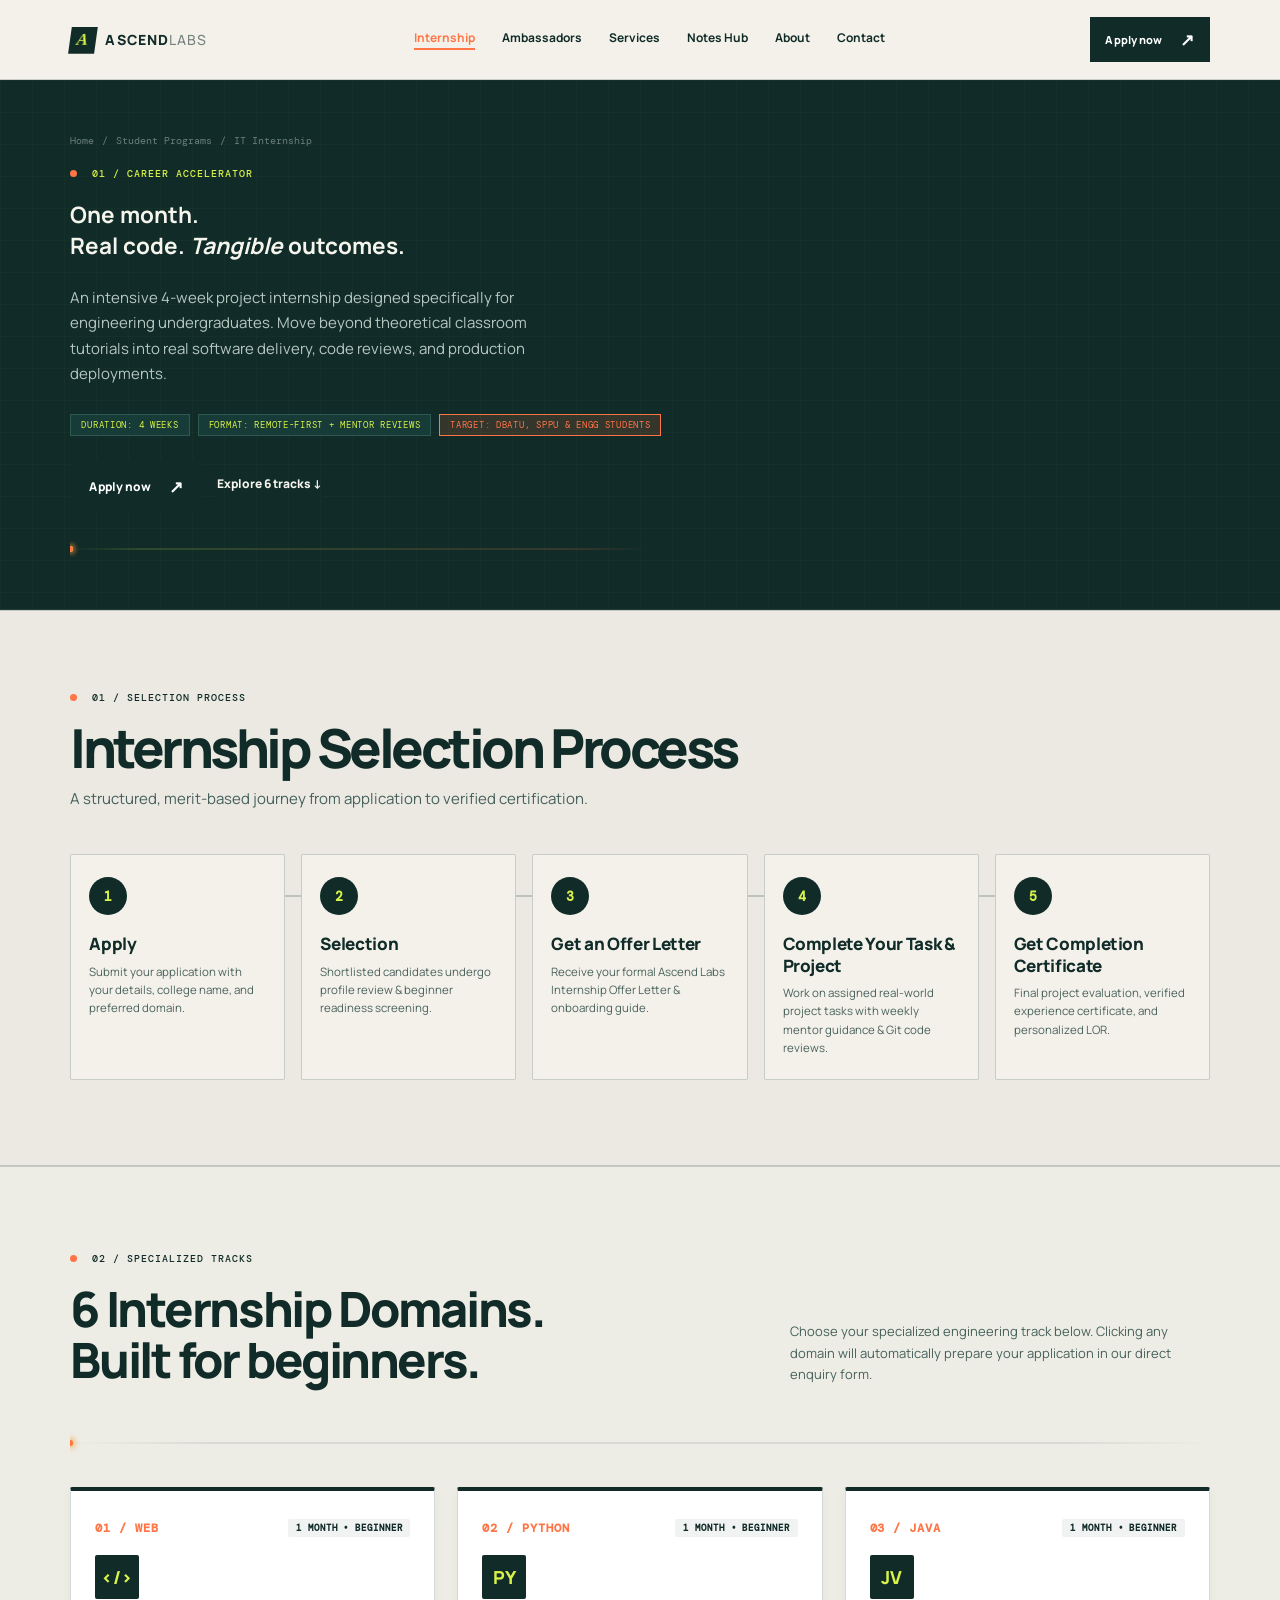
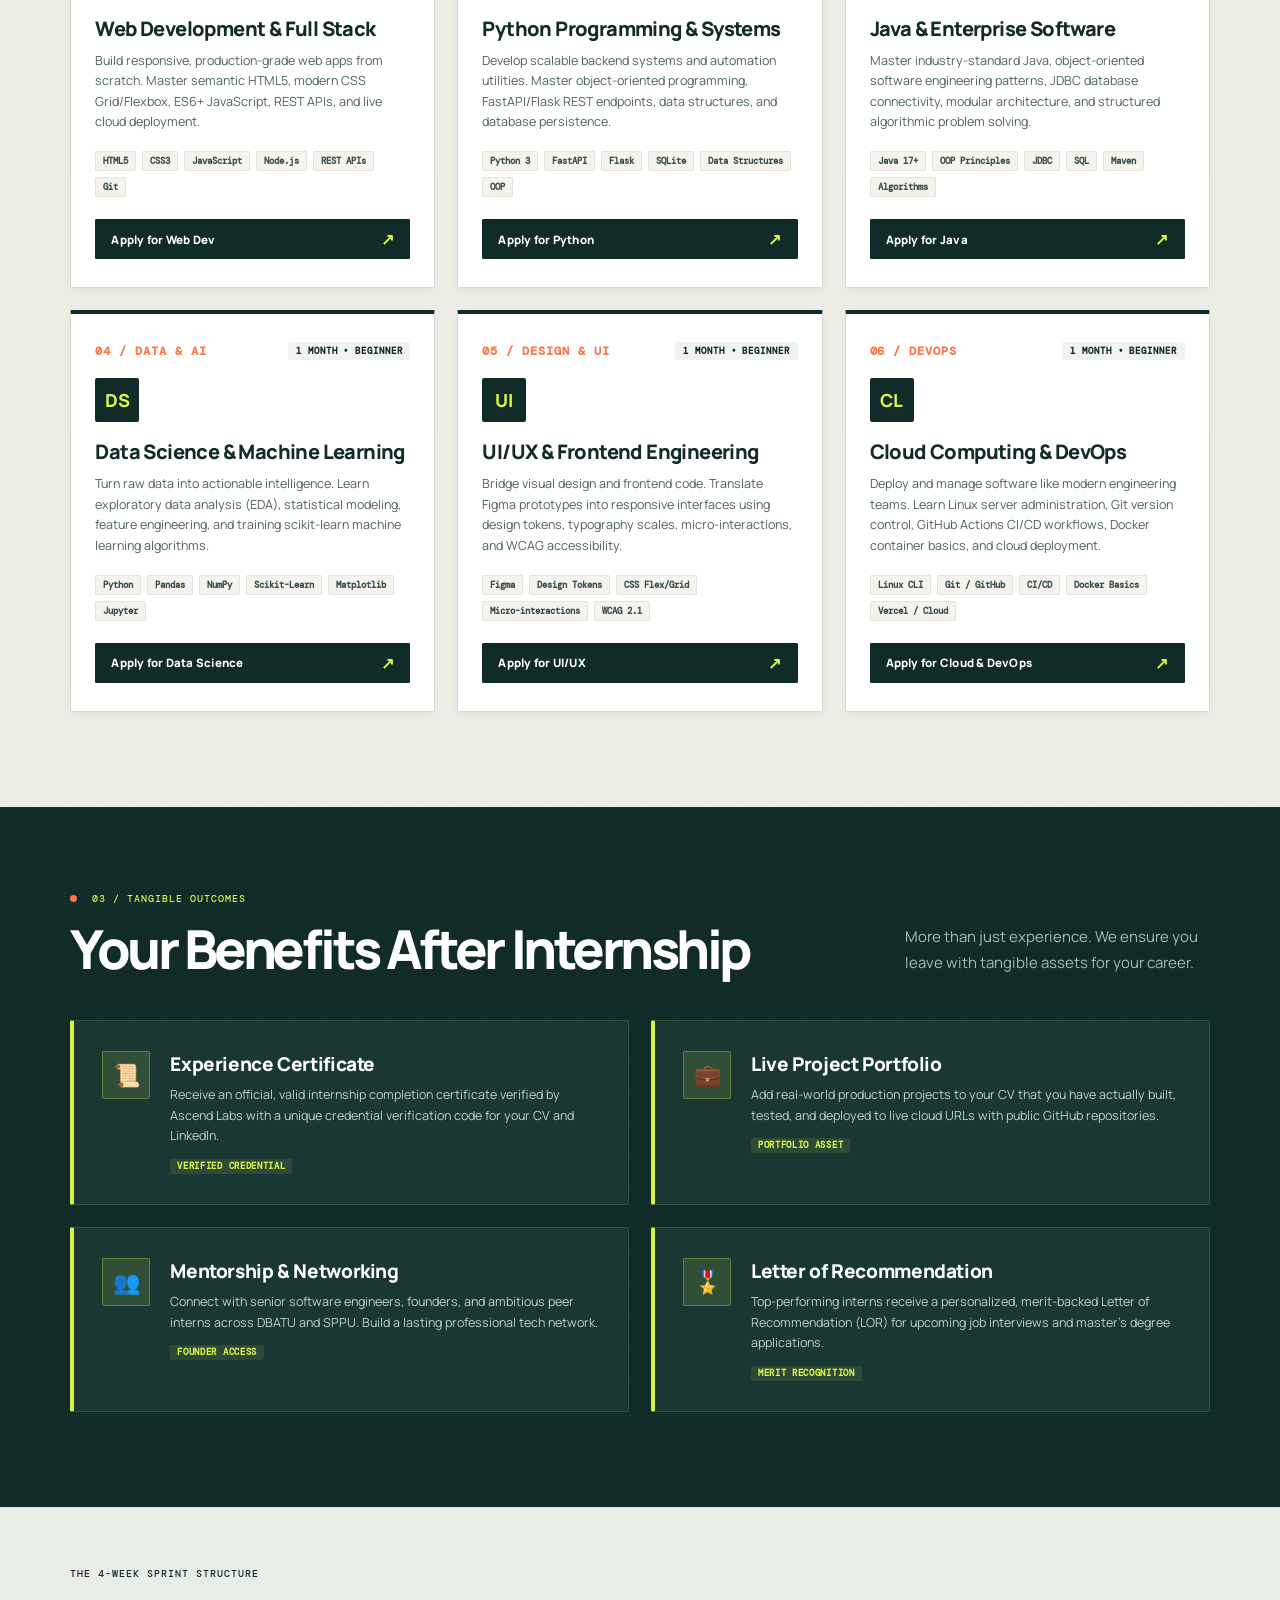
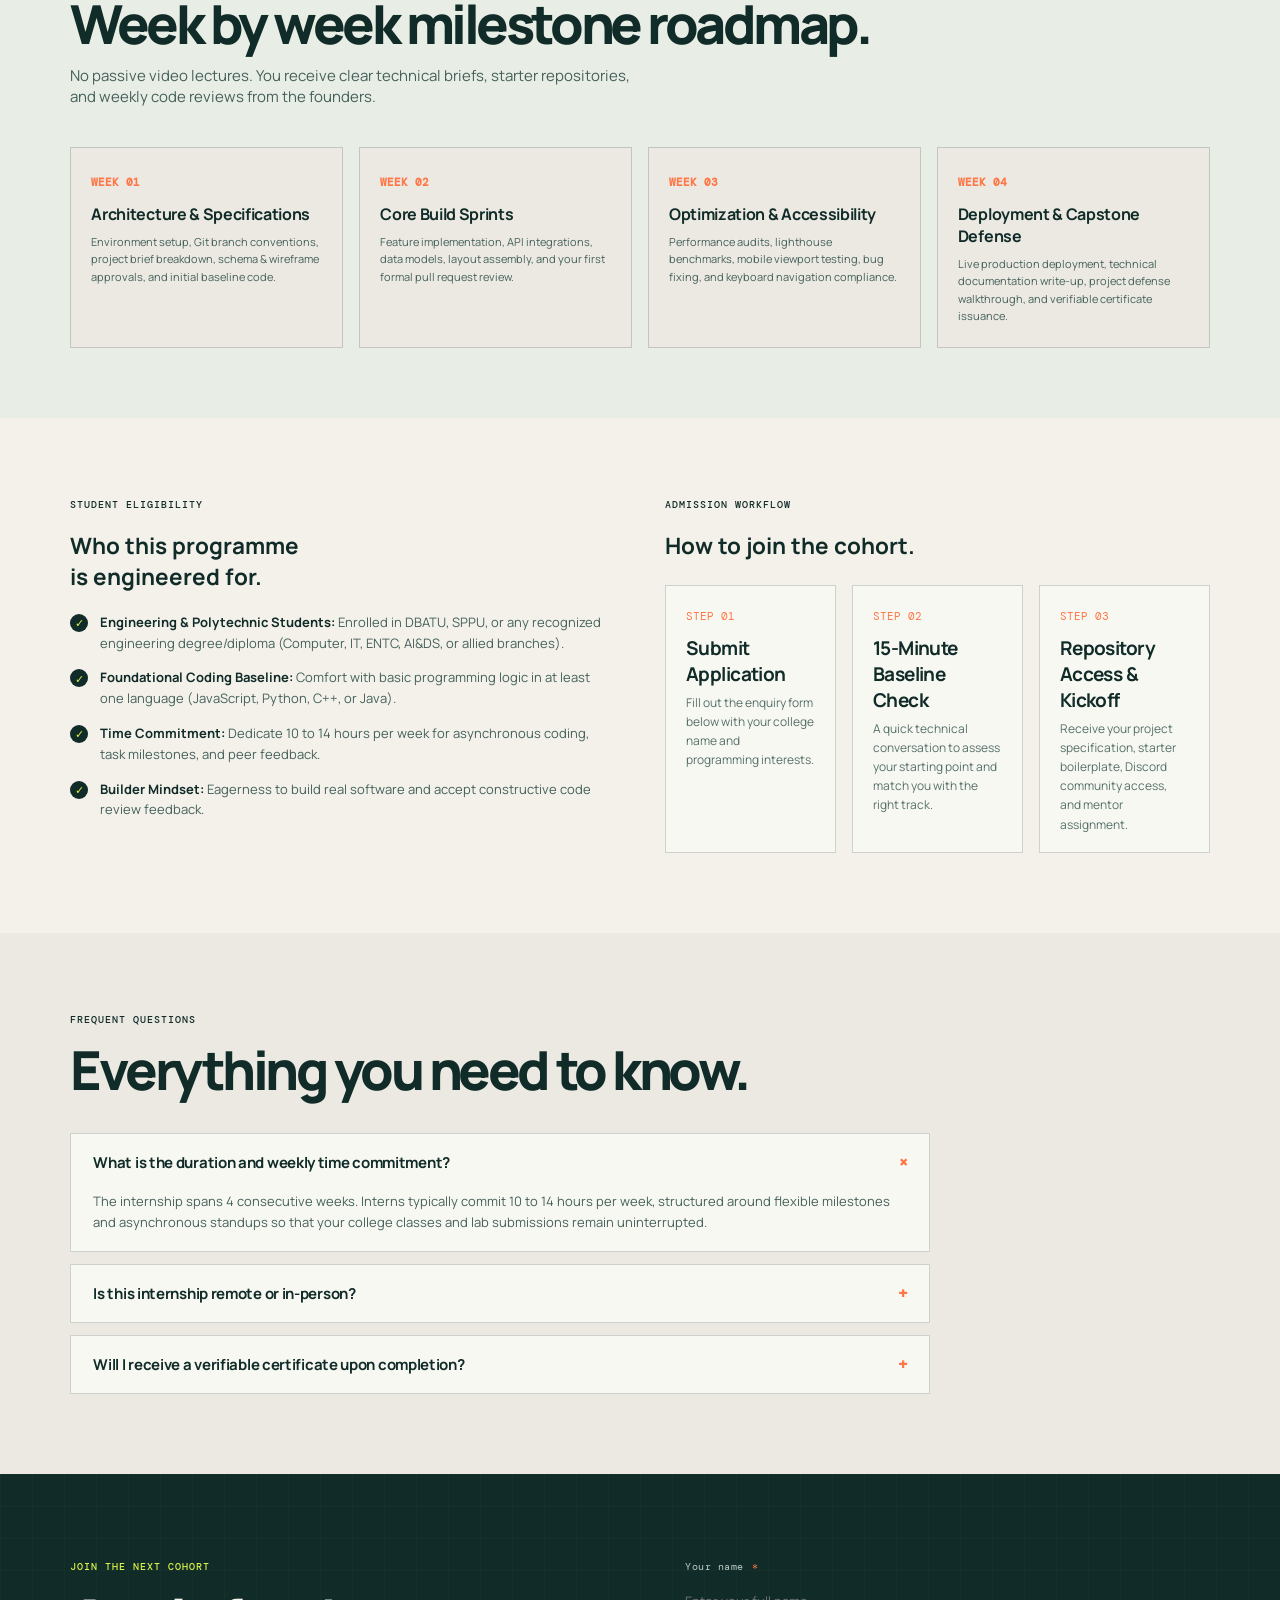
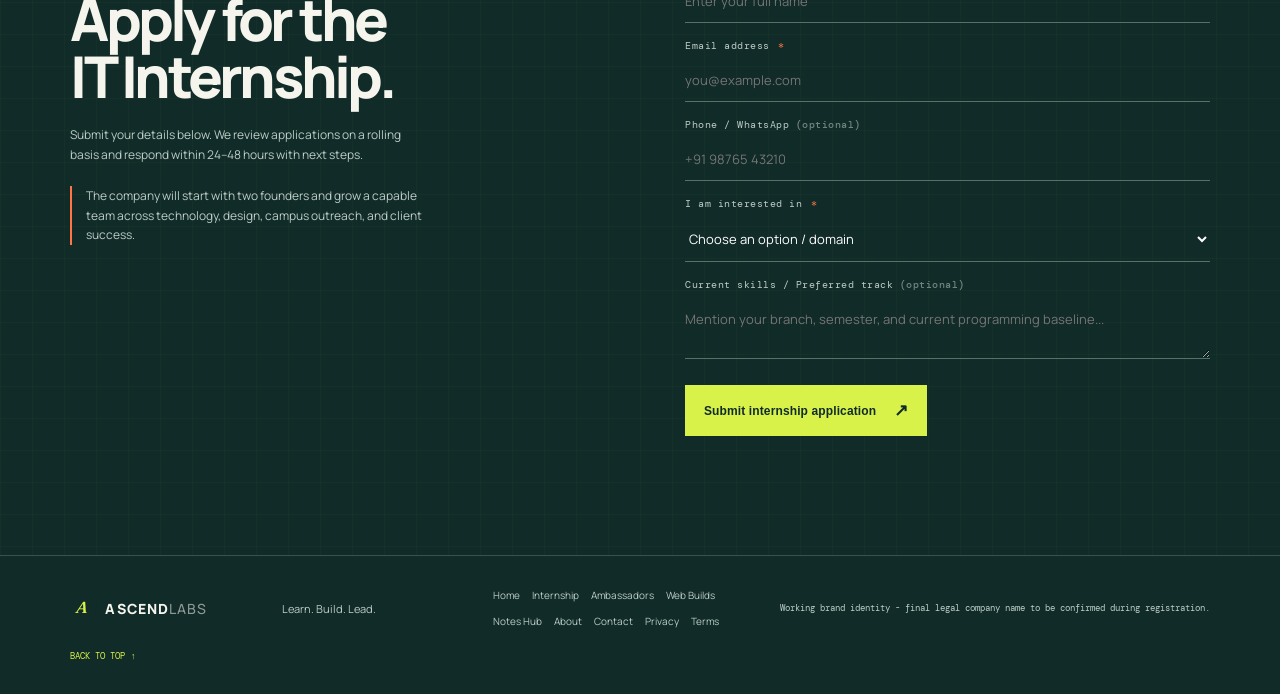
==== commit a59c13b3: "fix: restore dedicated subpage navigation for hero quad cards and maintain interactive 6-domain appl" ====
--- a/internship.html
+++ b/internship.html
@@ -109,7 +109,7 @@
       <section id="domains" class="domains-section section-shell">
         <div class="domains-head">
           <div>
-            <p class="eyebrow"><span class="status-dot"></span> 01.1 / SPECIALIZED TRACKS</p>
+            <p class="eyebrow"><span class="status-dot"></span> 02 / SPECIALIZED TRACKS</p>
             <h2>6 Internship Domains.<br />Built for beginners.</h2>
           </div>
           <p class="domains-intro">Choose your specialized engineering track below. Clicking any domain will automatically prepare your application in our direct enquiry form.</p>
